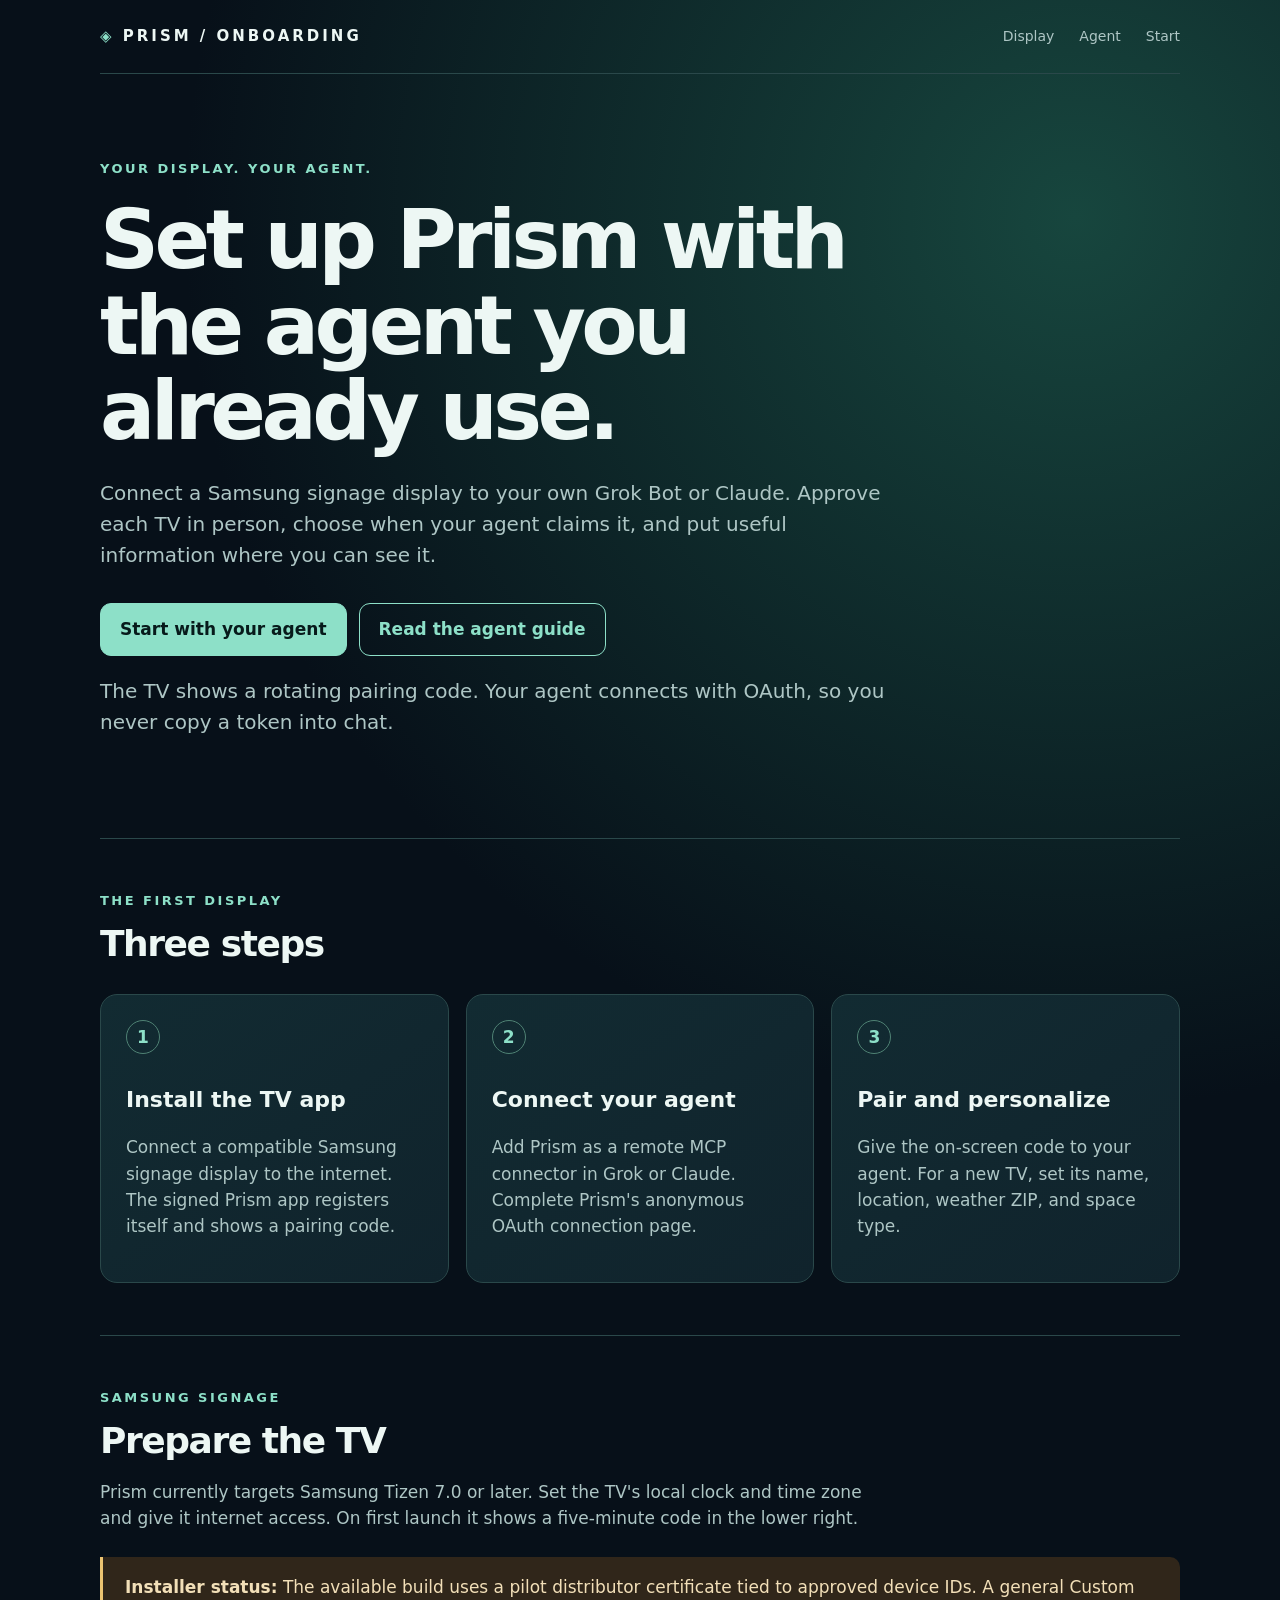
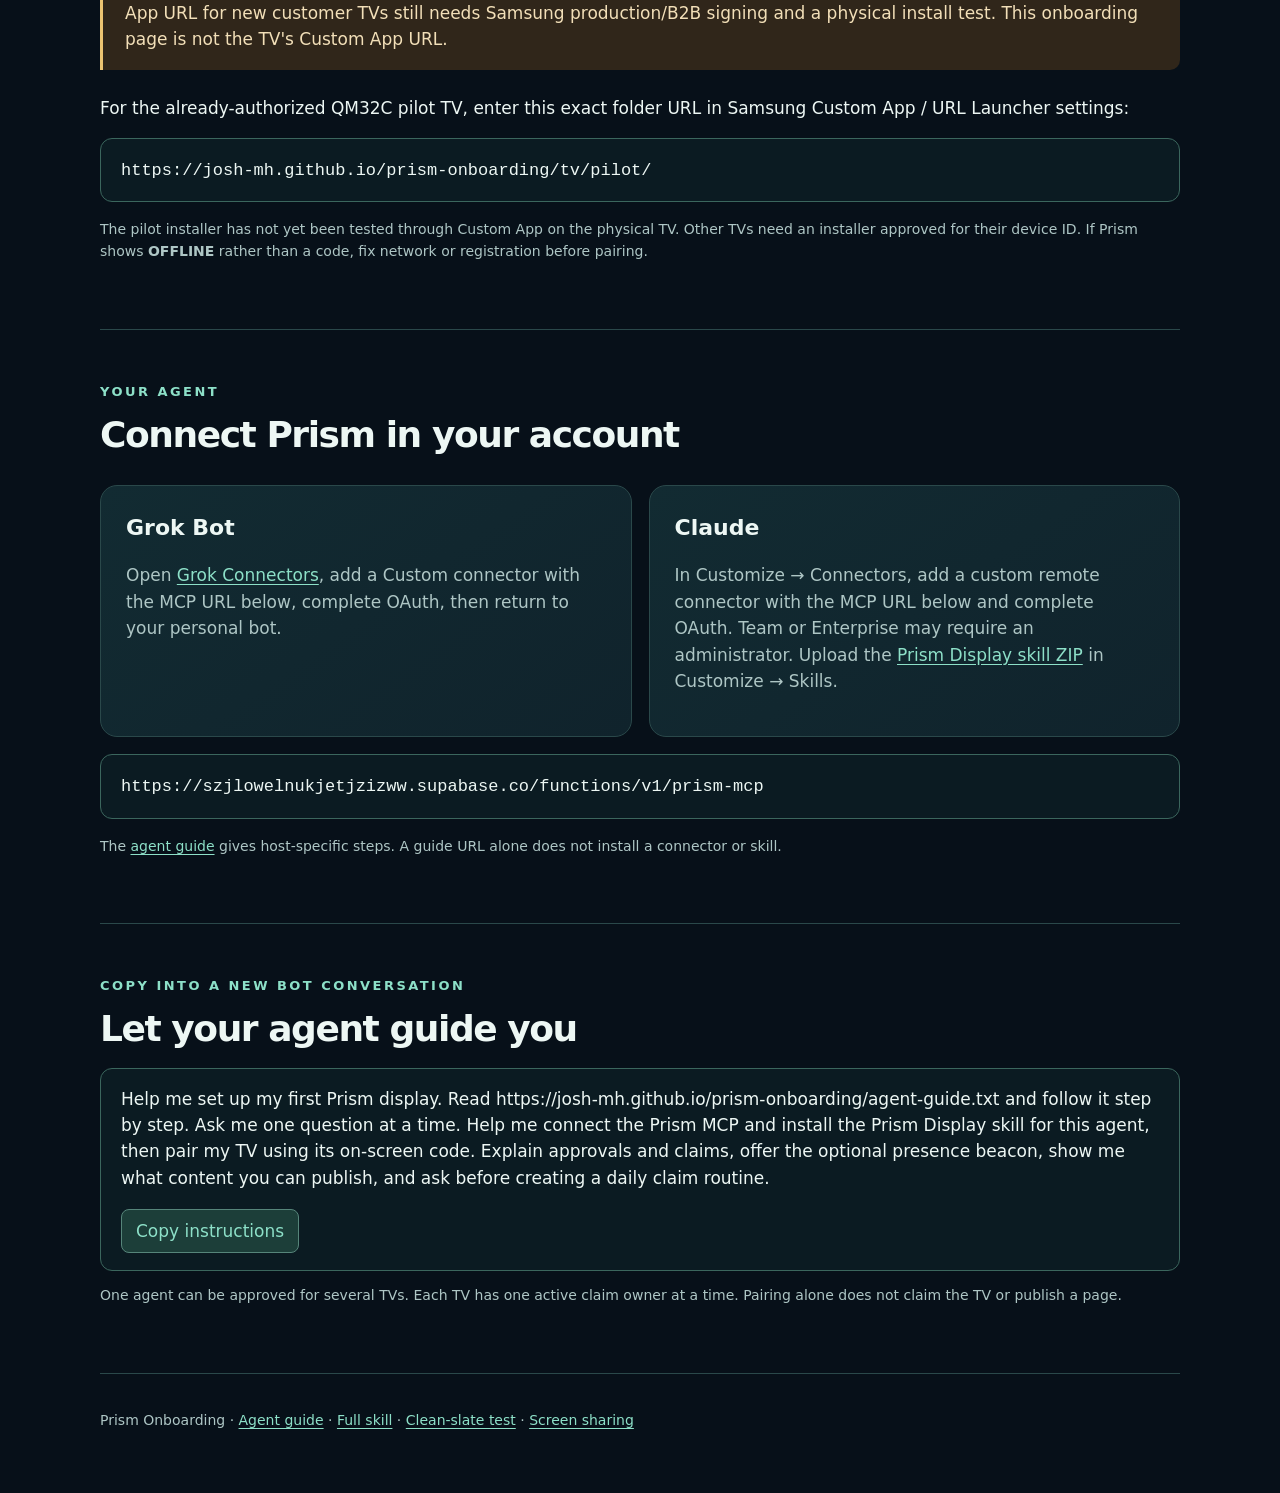
==== index.html @ b8ea7089 "Add clean-slate pilot validation checklist" ====
<!doctype html>
<html lang="en">
<head>
<meta charset="utf-8"><meta name="viewport" content="width=device-width,initial-scale=1">
<meta name="description" content="Set up a Prism display with your own AI agent.">
<meta name="referrer" content="no-referrer">
<meta http-equiv="Content-Security-Policy" content="default-src 'none'; style-src 'unsafe-inline'; script-src 'unsafe-inline'; base-uri 'none'; form-action 'none'">
<title>Prism Onboarding</title>
<style>
:root{color-scheme:dark;--bg:#071019;--panel:#10232c;--line:#2a484a;--ink:#edf7f4;--muted:#aec6c5;--accent:#8de0c8}*{box-sizing:border-box}body{margin:0;background:radial-gradient(circle at 84% 7%,#17463e 0,transparent 29%),var(--bg);color:var(--ink);font:17px/1.55 system-ui,-apple-system,sans-serif}a{color:var(--accent);text-underline-offset:3px}code{overflow-wrap:anywhere}.wrap{width:min(1080px,calc(100% - 40px));margin:auto}header{display:flex;justify-content:space-between;align-items:center;border-bottom:1px solid var(--line);padding:25px 0}header strong{letter-spacing:.2em;font-size:15px}nav{display:flex;gap:25px;font-size:14px}nav a{color:var(--muted);text-decoration:none}.hero{padding:85px 0 80px;max-width:800px}.label{color:var(--accent);font-size:13px;font-weight:800;letter-spacing:.19em;text-transform:uppercase}h1{font-size:clamp(48px,7vw,82px);line-height:1.04;letter-spacing:-.055em;font-weight:650;margin:18px 0 25px}h2{font-size:36px;line-height:1.15;letter-spacing:-.04em;margin:12px 0 18px}h3{margin:0 0 8px;font-size:22px}.hero p{font-size:20px;color:var(--muted)}.actions{display:flex;flex-wrap:wrap;gap:12px;margin-top:32px}.button{display:inline-block;padding:12px 19px;border-radius:11px;border:1px solid var(--accent);background:var(--accent);color:#071a1b;text-decoration:none;font-weight:750}.button.alt{background:transparent;color:var(--accent)}section{border-top:1px solid var(--line);padding:52px 0}.lead,.card p,.muted{color:var(--muted)}.lead{max-width:780px}.grid{display:grid;grid-template-columns:repeat(3,minmax(0,1fr));gap:17px;margin-top:30px}.card{border:1px solid var(--line);border-radius:17px;background:linear-gradient(145deg,#122b32,var(--panel));padding:25px}.step{display:grid;place-items:center;width:34px;height:34px;border:1px solid #4f8274;border-radius:50%;color:var(--accent);font-weight:700;margin-bottom:29px}.two{grid-template-columns:repeat(2,minmax(0,1fr))}.warning{border-left:3px solid #ecc471;background:#30261a;color:#f2dfb8;padding:17px 22px;border-radius:0 10px 10px 0;margin:25px 0}.url,.prompt{display:block;padding:17px 20px;border:1px solid #3b665d;background:#0b1b22;border-radius:12px;overflow-wrap:anywhere}.prompt{white-space:pre-wrap}.prompt button{margin-top:18px;background:#1c3e39;color:var(--accent);border:1px solid #56857a;border-radius:8px;padding:8px 14px;font:inherit;cursor:pointer}.small{font-size:14px;color:var(--muted)}footer{border-top:1px solid var(--line);padding:36px 0 65px;font-size:14px;color:var(--muted)}@media(max-width:760px){nav{display:none}.hero{padding:55px 0}.grid,.two{grid-template-columns:1fr}section{padding:40px 0}}
</style></head>
<body><div class="wrap">
<header><strong><span style="color:var(--accent)">◈</span> PRISM / ONBOARDING</strong><nav><a href="#display">Display</a><a href="#connect">Agent</a><a href="#prompt">Start</a></nav></header>
<main>
<div class="hero"><div class="label">Your display. Your agent.</div><h1>Set up Prism with the agent you already use.</h1><p>Connect a Samsung signage display to your own Grok Bot or Claude. Approve each TV in person, choose when your agent claims it, and put useful information where you can see it.</p><div class="actions"><a class="button" href="#prompt">Start with your agent</a><a class="button alt" href="agent-guide.txt">Read the agent guide</a></div><p class="small">The TV shows a rotating pairing code. Your agent connects with OAuth, so you never copy a token into chat.</p></div>
<section><div class="label">The first display</div><h2>Three steps</h2><div class="grid"><div class="card"><div class="step">1</div><h3>Install the TV app</h3><p>Connect a compatible Samsung signage display to the internet. The signed Prism app registers itself and shows a pairing code.</p></div><div class="card"><div class="step">2</div><h3>Connect your agent</h3><p>Add Prism as a remote MCP connector in Grok or Claude. Complete Prism's anonymous OAuth connection page.</p></div><div class="card"><div class="step">3</div><h3>Pair and personalize</h3><p>Give the on-screen code to your agent. For a new TV, set its name, location, weather ZIP, and space type.</p></div></div></section>
<section id="display"><div class="label">Samsung signage</div><h2>Prepare the TV</h2><p class="lead">Prism currently targets Samsung Tizen 7.0 or later. Set the TV's local clock and time zone and give it internet access. On first launch it shows a five-minute code in the lower right.</p><div class="warning"><strong>Installer status:</strong> The available build uses a pilot distributor certificate tied to approved device IDs. A general Custom App URL for new customer TVs still needs Samsung production/B2B signing and a physical install test. This onboarding page is not the TV's Custom App URL.</div><p>For the already-authorized QM32C pilot TV, enter this exact folder URL in Samsung Custom App / URL Launcher settings:</p><p class="url"><code>https://josh-mh.github.io/prism-onboarding/tv/pilot/</code></p><p class="small">The pilot installer has not yet been tested through Custom App on the physical TV. Other TVs need an installer approved for their device ID. If Prism shows <strong>OFFLINE</strong> rather than a code, fix network or registration before pairing.</p></section>
<section id="connect"><div class="label">Your agent</div><h2>Connect Prism in your account</h2><div class="grid two"><div class="card"><h3>Grok Bot</h3><p>Open <a href="https://grok.com/connectors">Grok Connectors</a>, add a Custom connector with the MCP URL below, complete OAuth, then return to your personal bot.</p></div><div class="card"><h3>Claude</h3><p>In Customize → Connectors, add a custom remote connector with the MCP URL below and complete OAuth. Team or Enterprise may require an administrator. Upload the <a href="prism-display-skill.zip">Prism Display skill ZIP</a> in Customize → Skills.</p></div></div><p class="url"><code>https://szjlowelnukjetjzizww.supabase.co/functions/v1/prism-mcp</code></p><p class="small">The <a href="agent-guide.txt">agent guide</a> gives host-specific steps. A guide URL alone does not install a connector or skill.</p></section>
<section id="prompt"><div class="label">Copy into a new bot conversation</div><h2>Let your agent guide you</h2><div class="prompt"><span id="message">Help me set up my first Prism display. Read https://josh-mh.github.io/prism-onboarding/agent-guide.txt and follow it step by step. Ask me one question at a time. Help me connect the Prism MCP and install the Prism Display skill for this agent, then pair my TV using its on-screen code. Explain approvals and claims, offer the optional presence beacon, show me what content you can publish, and ask before creating a daily claim routine.</span><br><button id="copy" type="button">Copy instructions</button></div><p class="small">One agent can be approved for several TVs. Each TV has one active claim owner at a time. Pairing alone does not claim the TV or publish a page.</p></section>
</main><footer>Prism Onboarding · <a href="agent-guide.txt">Agent guide</a> · <a href="skills/prism-display/SKILL.md">Full skill</a> · <a href="pilot-test.md">Clean-slate test</a> · <a href="share/">Screen sharing</a></footer></div>
<script>document.getElementById('copy').addEventListener('click',async()=>{const b=document.getElementById('copy');try{await navigator.clipboard.writeText(document.getElementById('message').textContent.trim());b.textContent='Copied';setTimeout(()=>b.textContent='Copy instructions',2000)}catch{b.textContent='Select and copy the text above'}});</script>
</body></html>
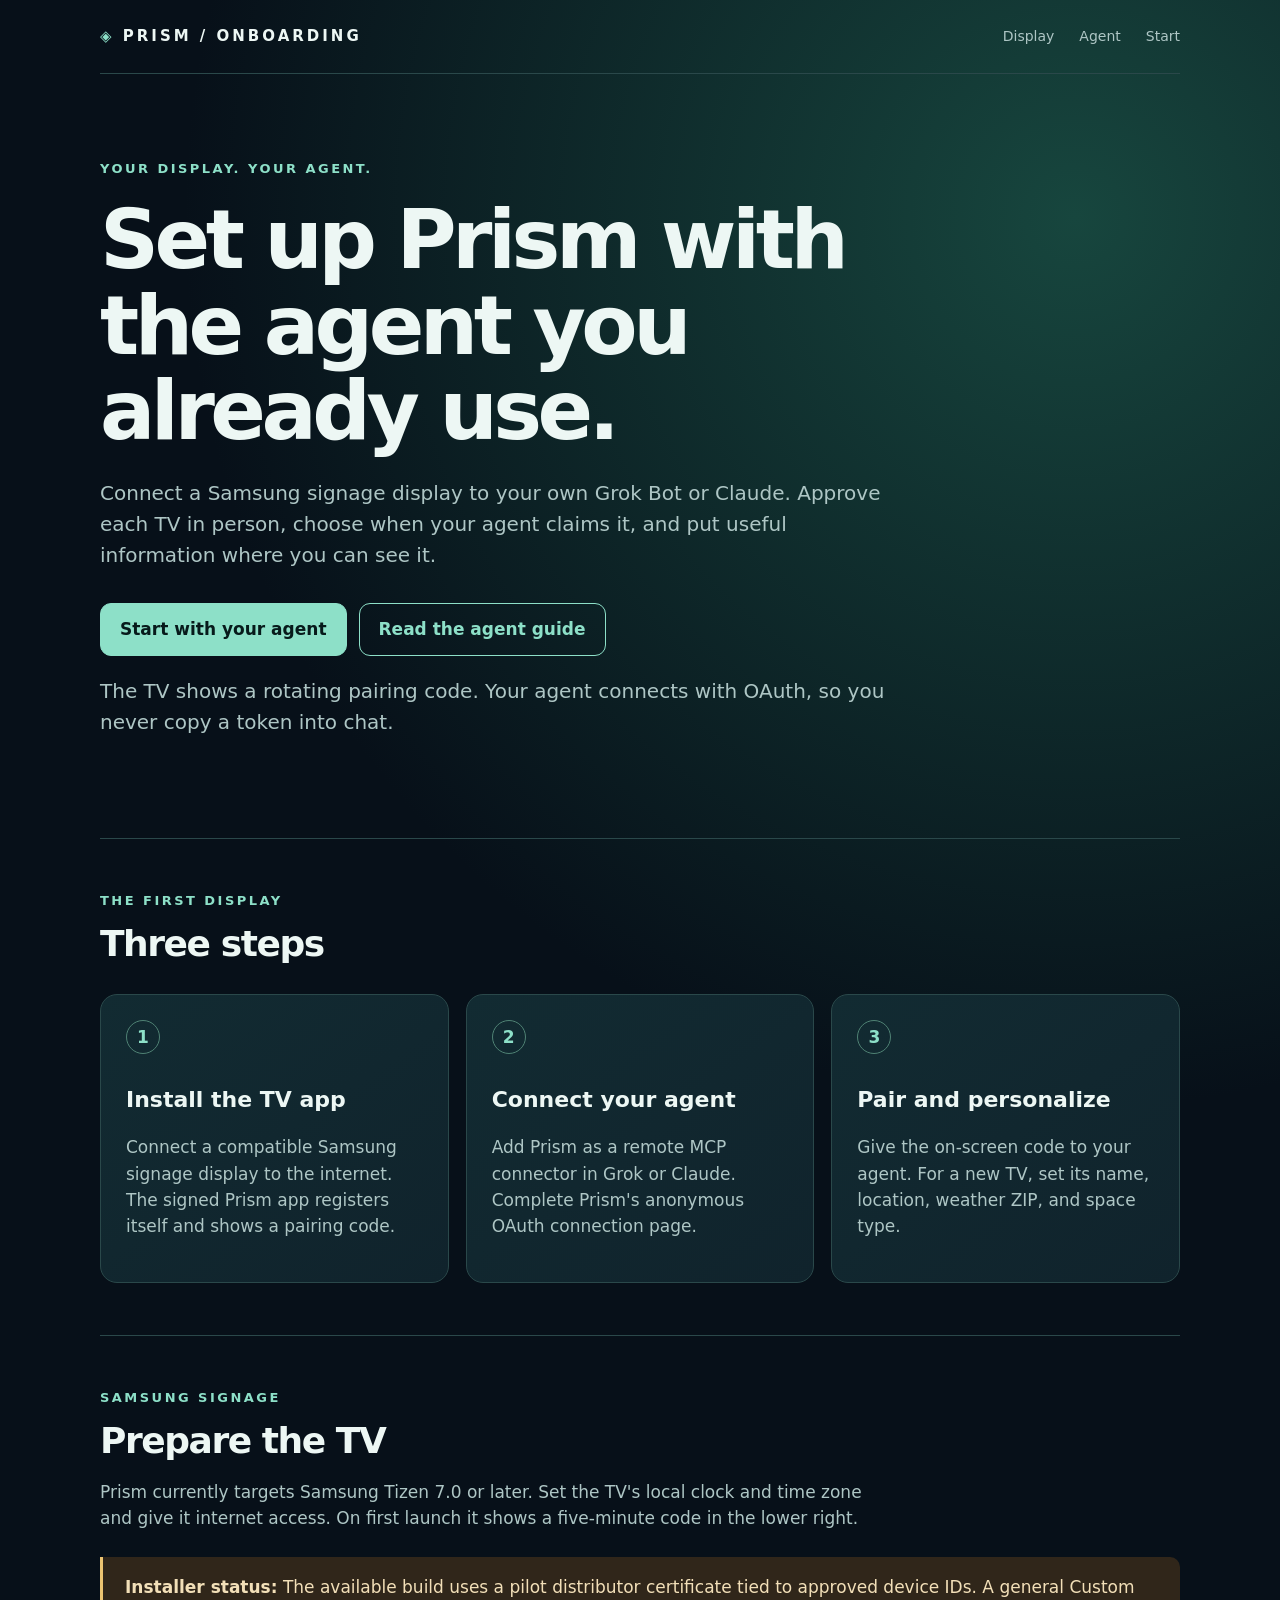
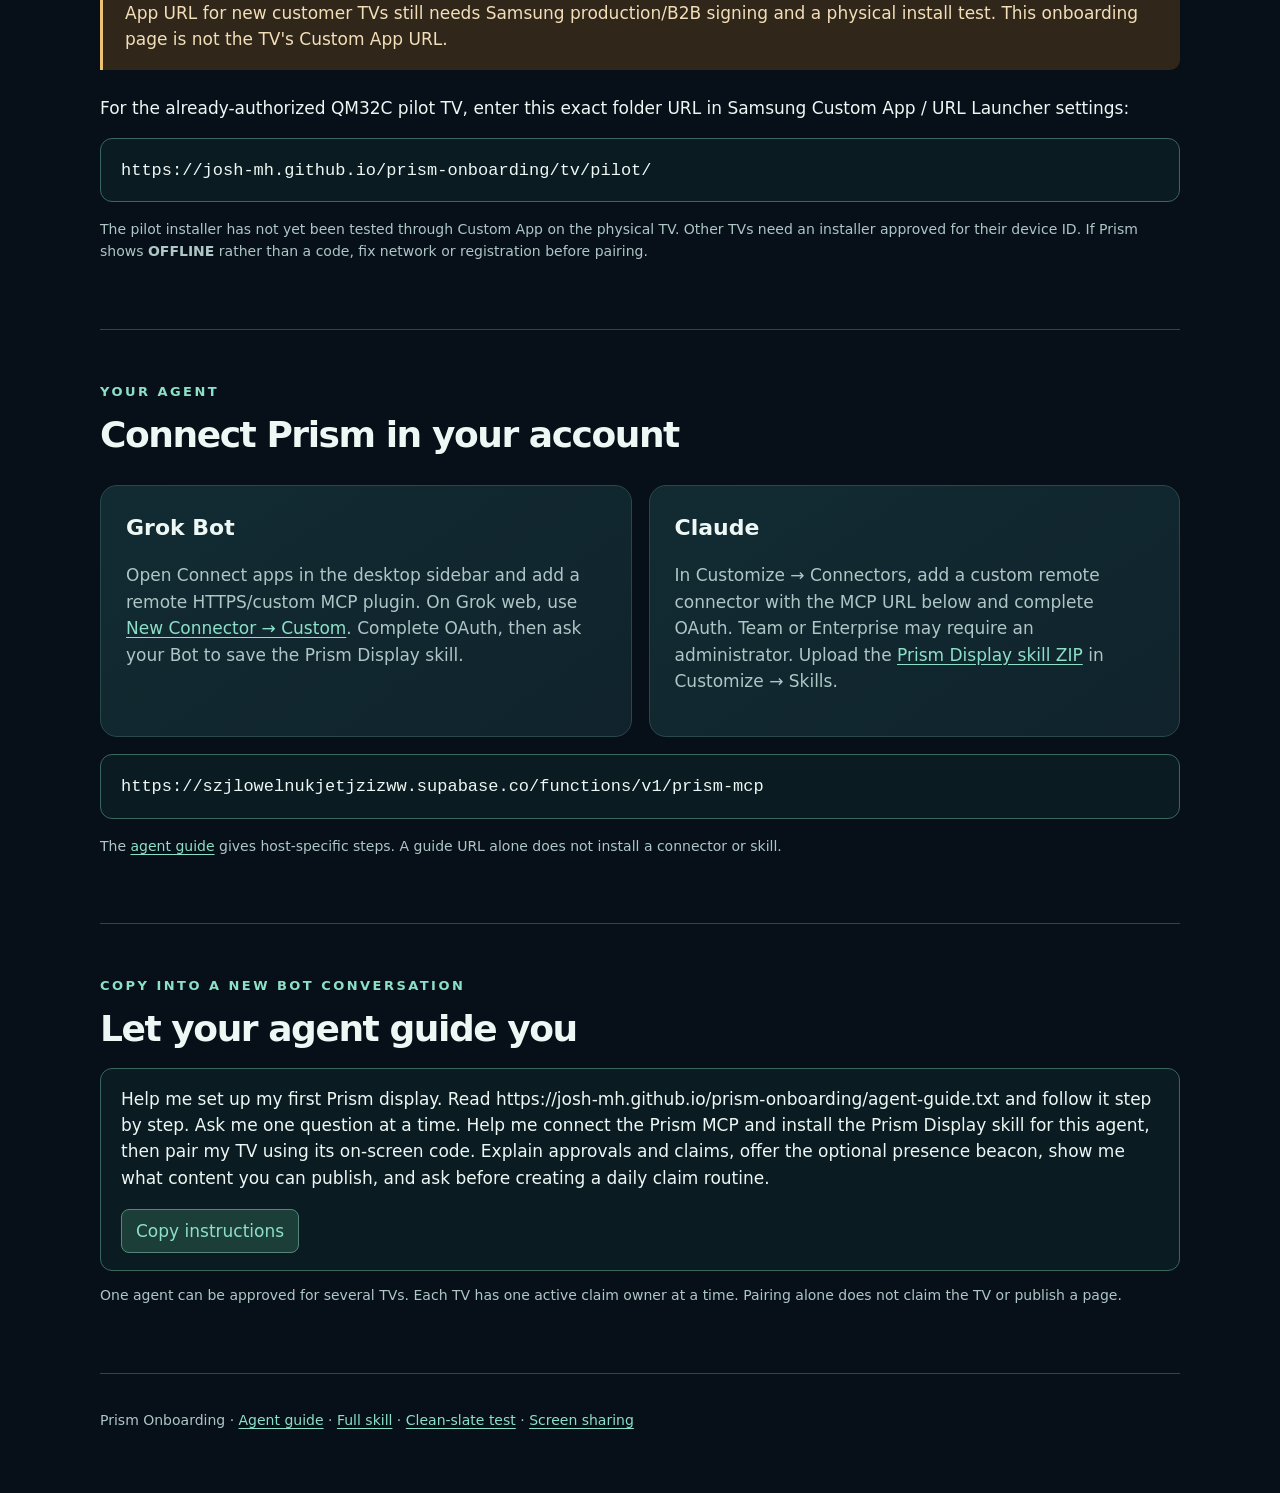
==== commit 0084b78f: "Clarify Grok Bot connector, skill and routine setup" ====
--- a/index.html
+++ b/index.html
@@ -15,7 +15,7 @@
 <div class="hero"><div class="label">Your display. Your agent.</div><h1>Set up Prism with the agent you already use.</h1><p>Connect a Samsung signage display to your own Grok Bot or Claude. Approve each TV in person, choose when your agent claims it, and put useful information where you can see it.</p><div class="actions"><a class="button" href="#prompt">Start with your agent</a><a class="button alt" href="agent-guide.txt">Read the agent guide</a></div><p class="small">The TV shows a rotating pairing code. Your agent connects with OAuth, so you never copy a token into chat.</p></div>
 <section><div class="label">The first display</div><h2>Three steps</h2><div class="grid"><div class="card"><div class="step">1</div><h3>Install the TV app</h3><p>Connect a compatible Samsung signage display to the internet. The signed Prism app registers itself and shows a pairing code.</p></div><div class="card"><div class="step">2</div><h3>Connect your agent</h3><p>Add Prism as a remote MCP connector in Grok or Claude. Complete Prism's anonymous OAuth connection page.</p></div><div class="card"><div class="step">3</div><h3>Pair and personalize</h3><p>Give the on-screen code to your agent. For a new TV, set its name, location, weather ZIP, and space type.</p></div></div></section>
 <section id="display"><div class="label">Samsung signage</div><h2>Prepare the TV</h2><p class="lead">Prism currently targets Samsung Tizen 7.0 or later. Set the TV's local clock and time zone and give it internet access. On first launch it shows a five-minute code in the lower right.</p><div class="warning"><strong>Installer status:</strong> The available build uses a pilot distributor certificate tied to approved device IDs. A general Custom App URL for new customer TVs still needs Samsung production/B2B signing and a physical install test. This onboarding page is not the TV's Custom App URL.</div><p>For the already-authorized QM32C pilot TV, enter this exact folder URL in Samsung Custom App / URL Launcher settings:</p><p class="url"><code>https://josh-mh.github.io/prism-onboarding/tv/pilot/</code></p><p class="small">The pilot installer has not yet been tested through Custom App on the physical TV. Other TVs need an installer approved for their device ID. If Prism shows <strong>OFFLINE</strong> rather than a code, fix network or registration before pairing.</p></section>
-<section id="connect"><div class="label">Your agent</div><h2>Connect Prism in your account</h2><div class="grid two"><div class="card"><h3>Grok Bot</h3><p>Open <a href="https://grok.com/connectors">Grok Connectors</a>, add a Custom connector with the MCP URL below, complete OAuth, then return to your personal bot.</p></div><div class="card"><h3>Claude</h3><p>In Customize → Connectors, add a custom remote connector with the MCP URL below and complete OAuth. Team or Enterprise may require an administrator. Upload the <a href="prism-display-skill.zip">Prism Display skill ZIP</a> in Customize → Skills.</p></div></div><p class="url"><code>https://szjlowelnukjetjzizww.supabase.co/functions/v1/prism-mcp</code></p><p class="small">The <a href="agent-guide.txt">agent guide</a> gives host-specific steps. A guide URL alone does not install a connector or skill.</p></section>
+<section id="connect"><div class="label">Your agent</div><h2>Connect Prism in your account</h2><div class="grid two"><div class="card"><h3>Grok Bot</h3><p>Open Connect apps in the desktop sidebar and add a remote HTTPS/custom MCP plugin. On Grok web, use <a href="https://grok.com/connectors">New Connector → Custom</a>. Complete OAuth, then ask your Bot to save the Prism Display skill.</p></div><div class="card"><h3>Claude</h3><p>In Customize → Connectors, add a custom remote connector with the MCP URL below and complete OAuth. Team or Enterprise may require an administrator. Upload the <a href="prism-display-skill.zip">Prism Display skill ZIP</a> in Customize → Skills.</p></div></div><p class="url"><code>https://szjlowelnukjetjzizww.supabase.co/functions/v1/prism-mcp</code></p><p class="small">The <a href="agent-guide.txt">agent guide</a> gives host-specific steps. A guide URL alone does not install a connector or skill.</p></section>
 <section id="prompt"><div class="label">Copy into a new bot conversation</div><h2>Let your agent guide you</h2><div class="prompt"><span id="message">Help me set up my first Prism display. Read https://josh-mh.github.io/prism-onboarding/agent-guide.txt and follow it step by step. Ask me one question at a time. Help me connect the Prism MCP and install the Prism Display skill for this agent, then pair my TV using its on-screen code. Explain approvals and claims, offer the optional presence beacon, show me what content you can publish, and ask before creating a daily claim routine.</span><br><button id="copy" type="button">Copy instructions</button></div><p class="small">One agent can be approved for several TVs. Each TV has one active claim owner at a time. Pairing alone does not claim the TV or publish a page.</p></section>
 </main><footer>Prism Onboarding · <a href="agent-guide.txt">Agent guide</a> · <a href="skills/prism-display/SKILL.md">Full skill</a> · <a href="pilot-test.md">Clean-slate test</a> · <a href="share/">Screen sharing</a></footer></div>
 <script>document.getElementById('copy').addEventListener('click',async()=>{const b=document.getElementById('copy');try{await navigator.clipboard.writeText(document.getElementById('message').textContent.trim());b.textContent='Copied';setTimeout(()=>b.textContent='Copy instructions',2000)}catch{b.textContent='Select and copy the text above'}});</script>
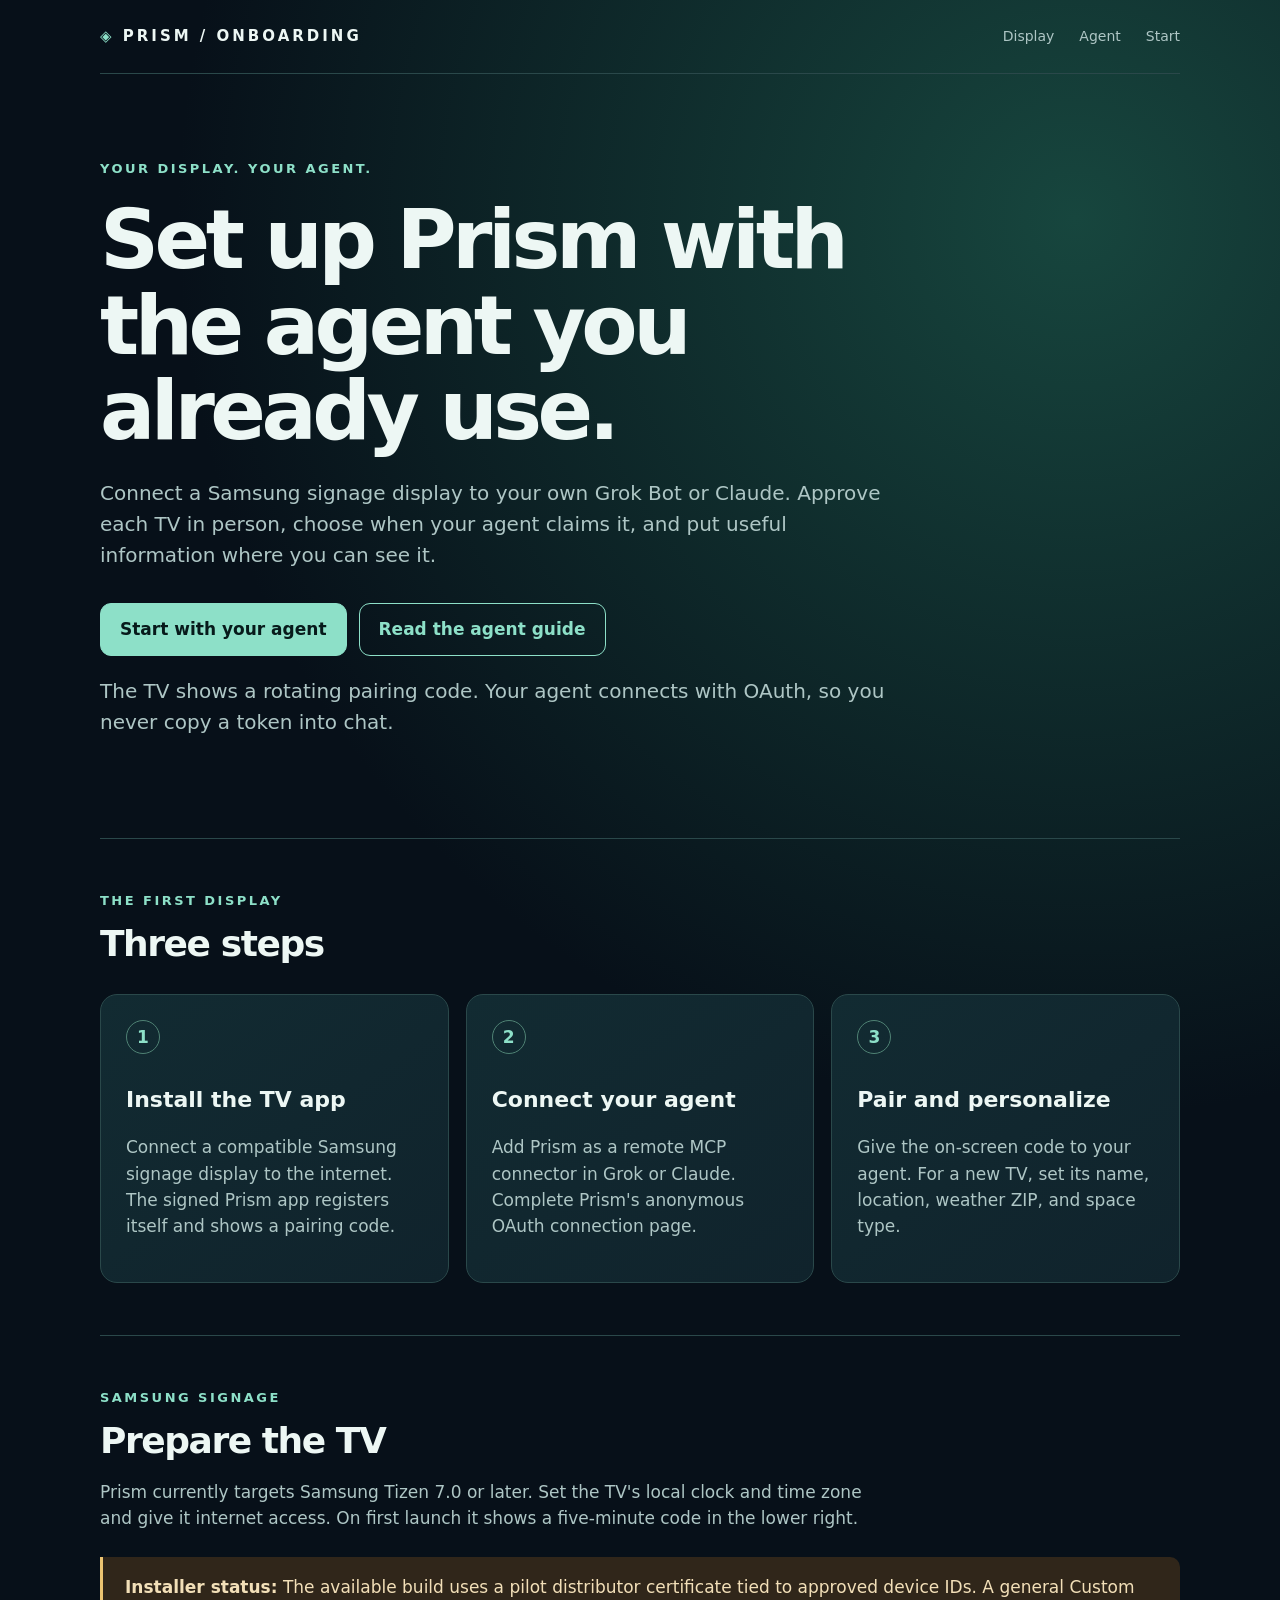
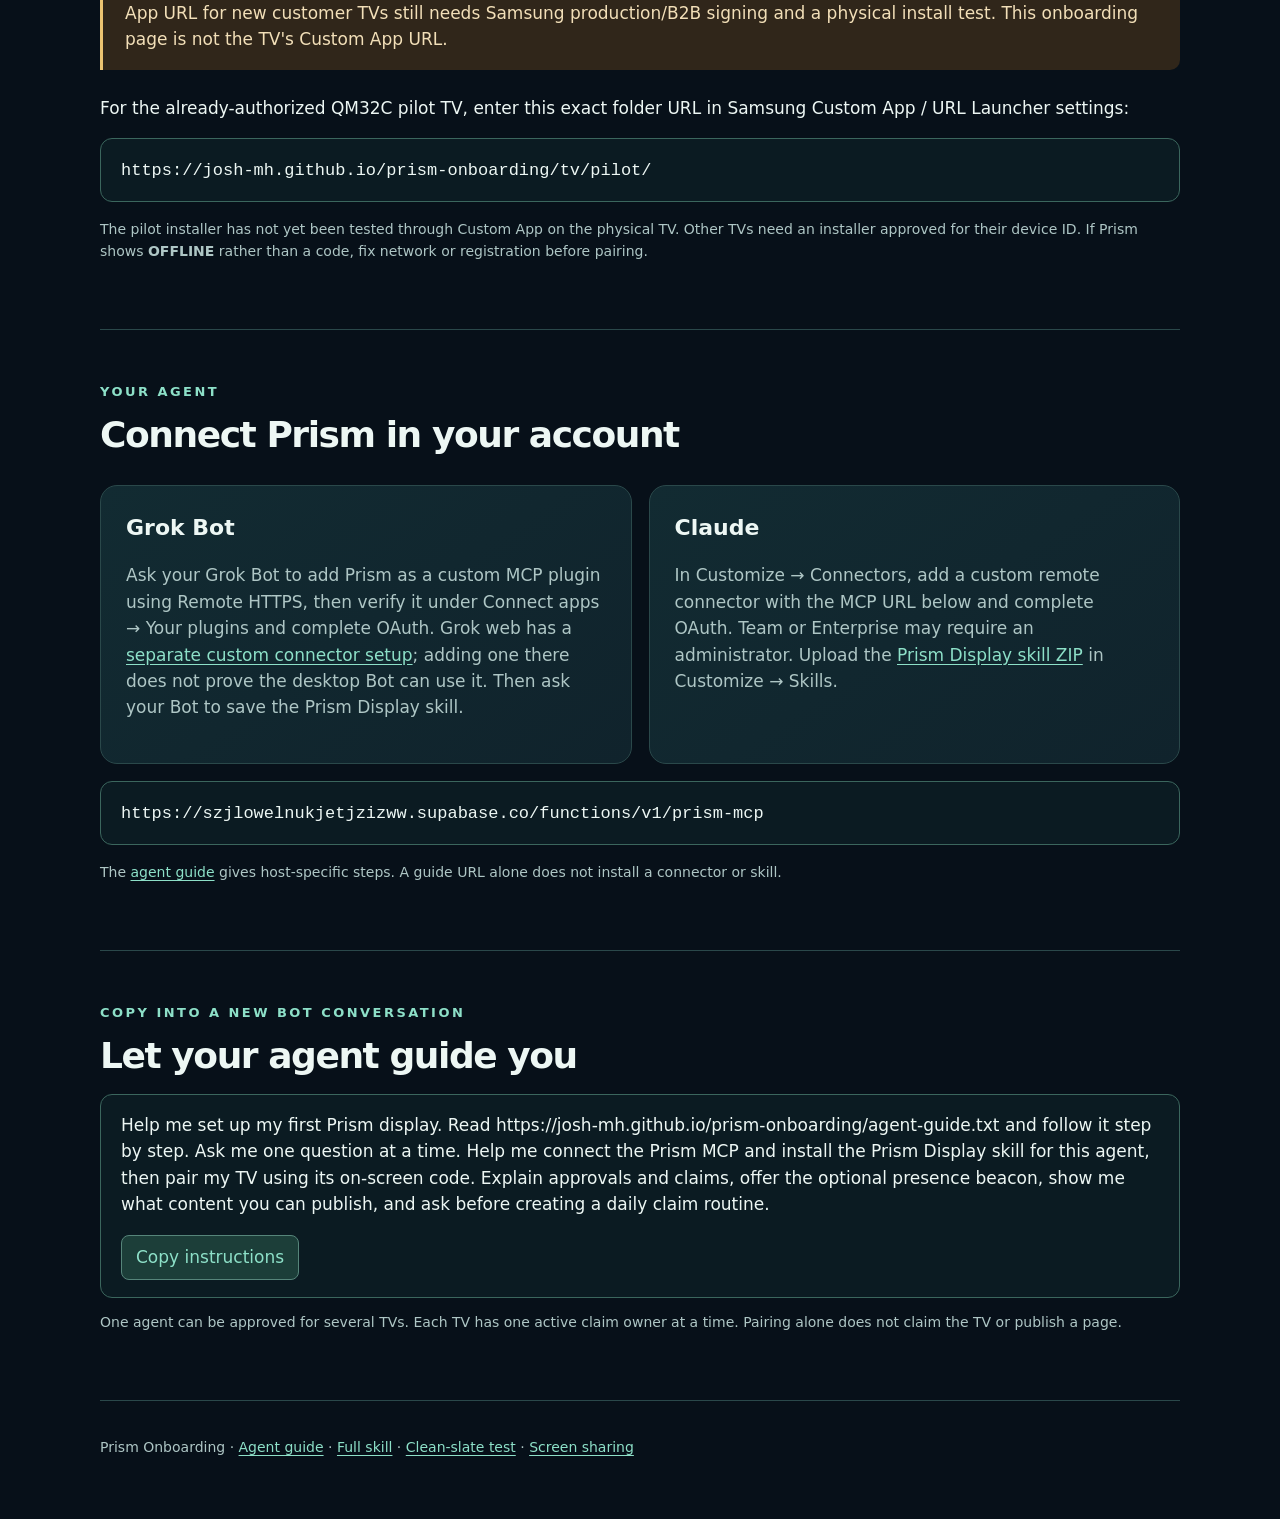
==== commit 82f9d568: "Clarify Grok Bot custom MCP setup" ====
--- a/index.html
+++ b/index.html
@@ -15,7 +15,7 @@
 <div class="hero"><div class="label">Your display. Your agent.</div><h1>Set up Prism with the agent you already use.</h1><p>Connect a Samsung signage display to your own Grok Bot or Claude. Approve each TV in person, choose when your agent claims it, and put useful information where you can see it.</p><div class="actions"><a class="button" href="#prompt">Start with your agent</a><a class="button alt" href="agent-guide.txt">Read the agent guide</a></div><p class="small">The TV shows a rotating pairing code. Your agent connects with OAuth, so you never copy a token into chat.</p></div>
 <section><div class="label">The first display</div><h2>Three steps</h2><div class="grid"><div class="card"><div class="step">1</div><h3>Install the TV app</h3><p>Connect a compatible Samsung signage display to the internet. The signed Prism app registers itself and shows a pairing code.</p></div><div class="card"><div class="step">2</div><h3>Connect your agent</h3><p>Add Prism as a remote MCP connector in Grok or Claude. Complete Prism's anonymous OAuth connection page.</p></div><div class="card"><div class="step">3</div><h3>Pair and personalize</h3><p>Give the on-screen code to your agent. For a new TV, set its name, location, weather ZIP, and space type.</p></div></div></section>
 <section id="display"><div class="label">Samsung signage</div><h2>Prepare the TV</h2><p class="lead">Prism currently targets Samsung Tizen 7.0 or later. Set the TV's local clock and time zone and give it internet access. On first launch it shows a five-minute code in the lower right.</p><div class="warning"><strong>Installer status:</strong> The available build uses a pilot distributor certificate tied to approved device IDs. A general Custom App URL for new customer TVs still needs Samsung production/B2B signing and a physical install test. This onboarding page is not the TV's Custom App URL.</div><p>For the already-authorized QM32C pilot TV, enter this exact folder URL in Samsung Custom App / URL Launcher settings:</p><p class="url"><code>https://josh-mh.github.io/prism-onboarding/tv/pilot/</code></p><p class="small">The pilot installer has not yet been tested through Custom App on the physical TV. Other TVs need an installer approved for their device ID. If Prism shows <strong>OFFLINE</strong> rather than a code, fix network or registration before pairing.</p></section>
-<section id="connect"><div class="label">Your agent</div><h2>Connect Prism in your account</h2><div class="grid two"><div class="card"><h3>Grok Bot</h3><p>Open Connect apps in the desktop sidebar and add a remote HTTPS/custom MCP plugin. On Grok web, use <a href="https://grok.com/connectors">New Connector → Custom</a>. Complete OAuth, then ask your Bot to save the Prism Display skill.</p></div><div class="card"><h3>Claude</h3><p>In Customize → Connectors, add a custom remote connector with the MCP URL below and complete OAuth. Team or Enterprise may require an administrator. Upload the <a href="prism-display-skill.zip">Prism Display skill ZIP</a> in Customize → Skills.</p></div></div><p class="url"><code>https://szjlowelnukjetjzizww.supabase.co/functions/v1/prism-mcp</code></p><p class="small">The <a href="agent-guide.txt">agent guide</a> gives host-specific steps. A guide URL alone does not install a connector or skill.</p></section>
+<section id="connect"><div class="label">Your agent</div><h2>Connect Prism in your account</h2><div class="grid two"><div class="card"><h3>Grok Bot</h3><p>Ask your Grok Bot to add Prism as a custom MCP plugin using Remote HTTPS, then verify it under Connect apps → Your plugins and complete OAuth. Grok web has a <a href="https://grok.com/connectors">separate custom connector setup</a>; adding one there does not prove the desktop Bot can use it. Then ask your Bot to save the Prism Display skill.</p></div><div class="card"><h3>Claude</h3><p>In Customize → Connectors, add a custom remote connector with the MCP URL below and complete OAuth. Team or Enterprise may require an administrator. Upload the <a href="prism-display-skill.zip">Prism Display skill ZIP</a> in Customize → Skills.</p></div></div><p class="url"><code>https://szjlowelnukjetjzizww.supabase.co/functions/v1/prism-mcp</code></p><p class="small">The <a href="agent-guide.txt">agent guide</a> gives host-specific steps. A guide URL alone does not install a connector or skill.</p></section>
 <section id="prompt"><div class="label">Copy into a new bot conversation</div><h2>Let your agent guide you</h2><div class="prompt"><span id="message">Help me set up my first Prism display. Read https://josh-mh.github.io/prism-onboarding/agent-guide.txt and follow it step by step. Ask me one question at a time. Help me connect the Prism MCP and install the Prism Display skill for this agent, then pair my TV using its on-screen code. Explain approvals and claims, offer the optional presence beacon, show me what content you can publish, and ask before creating a daily claim routine.</span><br><button id="copy" type="button">Copy instructions</button></div><p class="small">One agent can be approved for several TVs. Each TV has one active claim owner at a time. Pairing alone does not claim the TV or publish a page.</p></section>
 </main><footer>Prism Onboarding · <a href="agent-guide.txt">Agent guide</a> · <a href="skills/prism-display/SKILL.md">Full skill</a> · <a href="pilot-test.md">Clean-slate test</a> · <a href="share/">Screen sharing</a></footer></div>
 <script>document.getElementById('copy').addEventListener('click',async()=>{const b=document.getElementById('copy');try{await navigator.clipboard.writeText(document.getElementById('message').textContent.trim());b.textContent='Copied';setTimeout(()=>b.textContent='Copy instructions',2000)}catch{b.textContent='Select and copy the text above'}});</script>
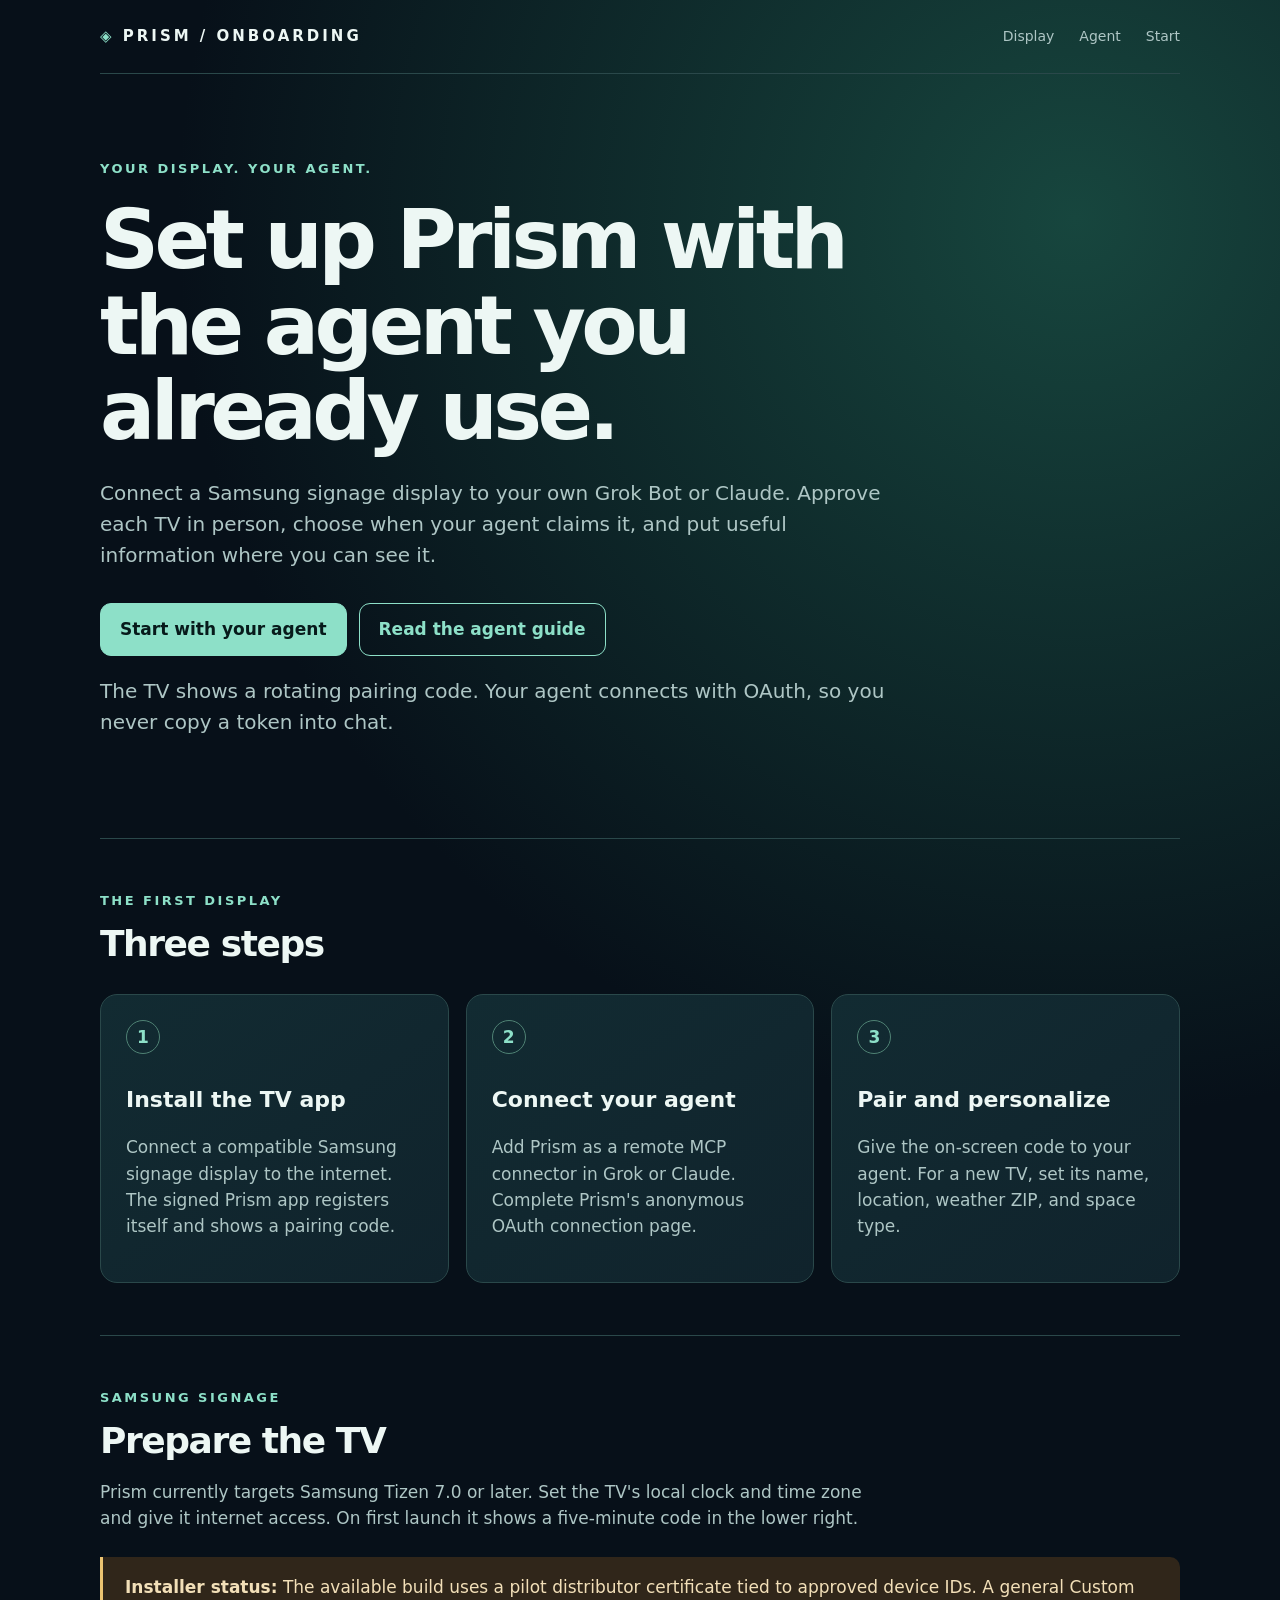
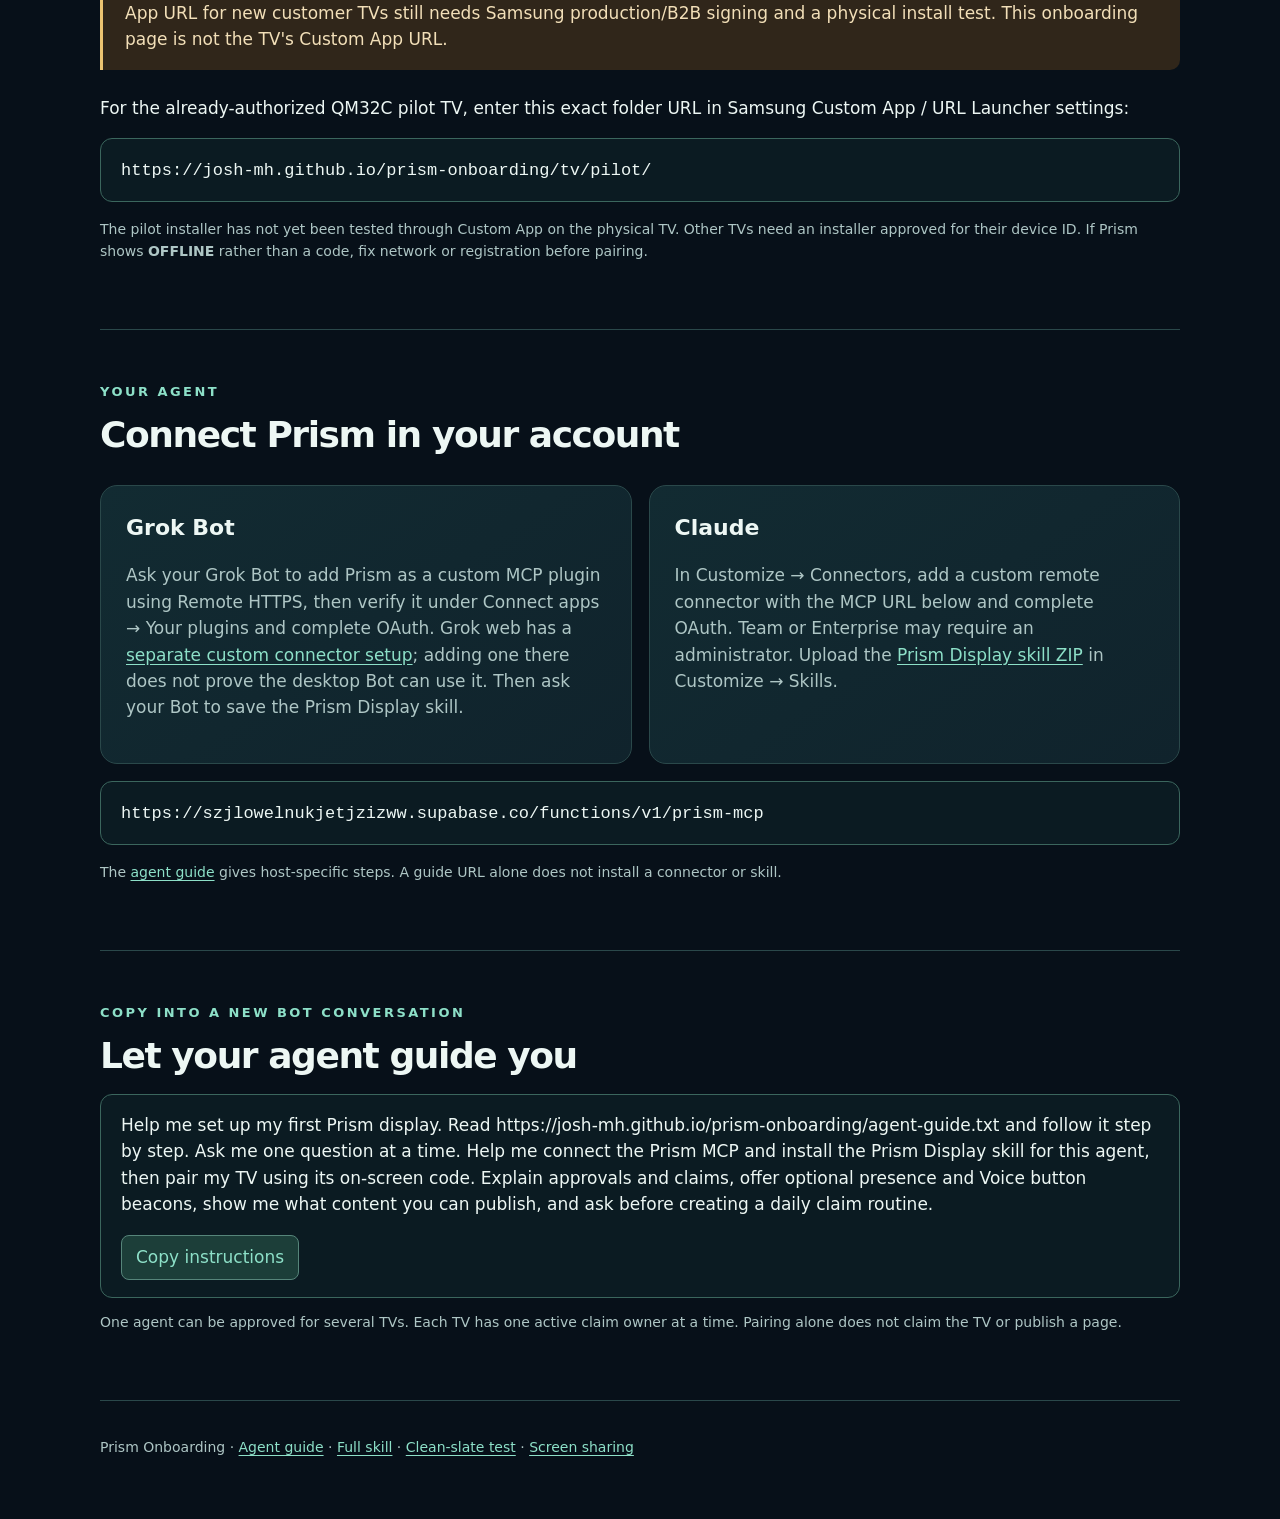
==== commit 9327148a: "Document optional Voice button beacon in onboarding" ====
--- a/index.html
+++ b/index.html
@@ -16,7 +16,7 @@
 <section><div class="label">The first display</div><h2>Three steps</h2><div class="grid"><div class="card"><div class="step">1</div><h3>Install the TV app</h3><p>Connect a compatible Samsung signage display to the internet. The signed Prism app registers itself and shows a pairing code.</p></div><div class="card"><div class="step">2</div><h3>Connect your agent</h3><p>Add Prism as a remote MCP connector in Grok or Claude. Complete Prism's anonymous OAuth connection page.</p></div><div class="card"><div class="step">3</div><h3>Pair and personalize</h3><p>Give the on-screen code to your agent. For a new TV, set its name, location, weather ZIP, and space type.</p></div></div></section>
 <section id="display"><div class="label">Samsung signage</div><h2>Prepare the TV</h2><p class="lead">Prism currently targets Samsung Tizen 7.0 or later. Set the TV's local clock and time zone and give it internet access. On first launch it shows a five-minute code in the lower right.</p><div class="warning"><strong>Installer status:</strong> The available build uses a pilot distributor certificate tied to approved device IDs. A general Custom App URL for new customer TVs still needs Samsung production/B2B signing and a physical install test. This onboarding page is not the TV's Custom App URL.</div><p>For the already-authorized QM32C pilot TV, enter this exact folder URL in Samsung Custom App / URL Launcher settings:</p><p class="url"><code>https://josh-mh.github.io/prism-onboarding/tv/pilot/</code></p><p class="small">The pilot installer has not yet been tested through Custom App on the physical TV. Other TVs need an installer approved for their device ID. If Prism shows <strong>OFFLINE</strong> rather than a code, fix network or registration before pairing.</p></section>
 <section id="connect"><div class="label">Your agent</div><h2>Connect Prism in your account</h2><div class="grid two"><div class="card"><h3>Grok Bot</h3><p>Ask your Grok Bot to add Prism as a custom MCP plugin using Remote HTTPS, then verify it under Connect apps → Your plugins and complete OAuth. Grok web has a <a href="https://grok.com/connectors">separate custom connector setup</a>; adding one there does not prove the desktop Bot can use it. Then ask your Bot to save the Prism Display skill.</p></div><div class="card"><h3>Claude</h3><p>In Customize → Connectors, add a custom remote connector with the MCP URL below and complete OAuth. Team or Enterprise may require an administrator. Upload the <a href="prism-display-skill.zip">Prism Display skill ZIP</a> in Customize → Skills.</p></div></div><p class="url"><code>https://szjlowelnukjetjzizww.supabase.co/functions/v1/prism-mcp</code></p><p class="small">The <a href="agent-guide.txt">agent guide</a> gives host-specific steps. A guide URL alone does not install a connector or skill.</p></section>
-<section id="prompt"><div class="label">Copy into a new bot conversation</div><h2>Let your agent guide you</h2><div class="prompt"><span id="message">Help me set up my first Prism display. Read https://josh-mh.github.io/prism-onboarding/agent-guide.txt and follow it step by step. Ask me one question at a time. Help me connect the Prism MCP and install the Prism Display skill for this agent, then pair my TV using its on-screen code. Explain approvals and claims, offer the optional presence beacon, show me what content you can publish, and ask before creating a daily claim routine.</span><br><button id="copy" type="button">Copy instructions</button></div><p class="small">One agent can be approved for several TVs. Each TV has one active claim owner at a time. Pairing alone does not claim the TV or publish a page.</p></section>
+<section id="prompt"><div class="label">Copy into a new bot conversation</div><h2>Let your agent guide you</h2><div class="prompt"><span id="message">Help me set up my first Prism display. Read https://josh-mh.github.io/prism-onboarding/agent-guide.txt and follow it step by step. Ask me one question at a time. Help me connect the Prism MCP and install the Prism Display skill for this agent, then pair my TV using its on-screen code. Explain approvals and claims, offer optional presence and Voice button beacons, show me what content you can publish, and ask before creating a daily claim routine.</span><br><button id="copy" type="button">Copy instructions</button></div><p class="small">One agent can be approved for several TVs. Each TV has one active claim owner at a time. Pairing alone does not claim the TV or publish a page.</p></section>
 </main><footer>Prism Onboarding · <a href="agent-guide.txt">Agent guide</a> · <a href="skills/prism-display/SKILL.md">Full skill</a> · <a href="pilot-test.md">Clean-slate test</a> · <a href="share/">Screen sharing</a></footer></div>
 <script>document.getElementById('copy').addEventListener('click',async()=>{const b=document.getElementById('copy');try{await navigator.clipboard.writeText(document.getElementById('message').textContent.trim());b.textContent='Copied';setTimeout(()=>b.textContent='Copy instructions',2000)}catch{b.textContent='Select and copy the text above'}});</script>
 </body></html>
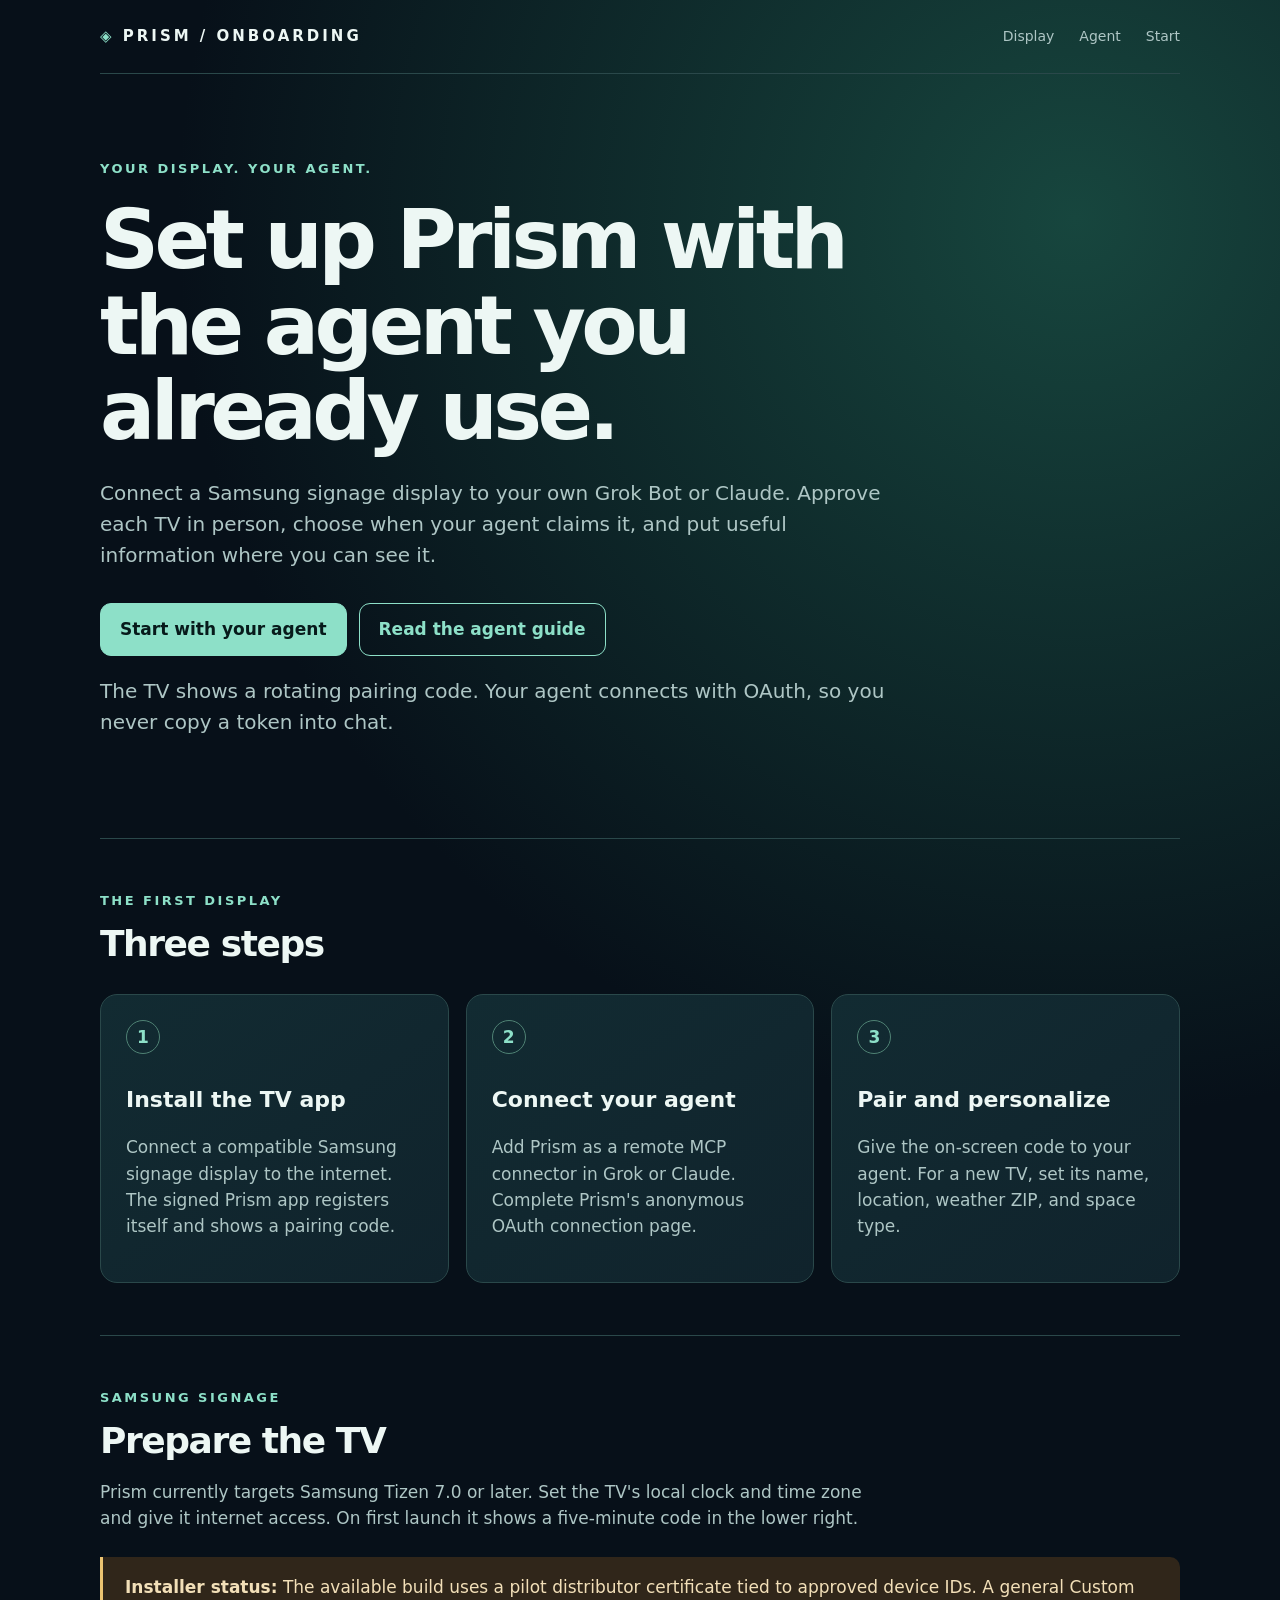
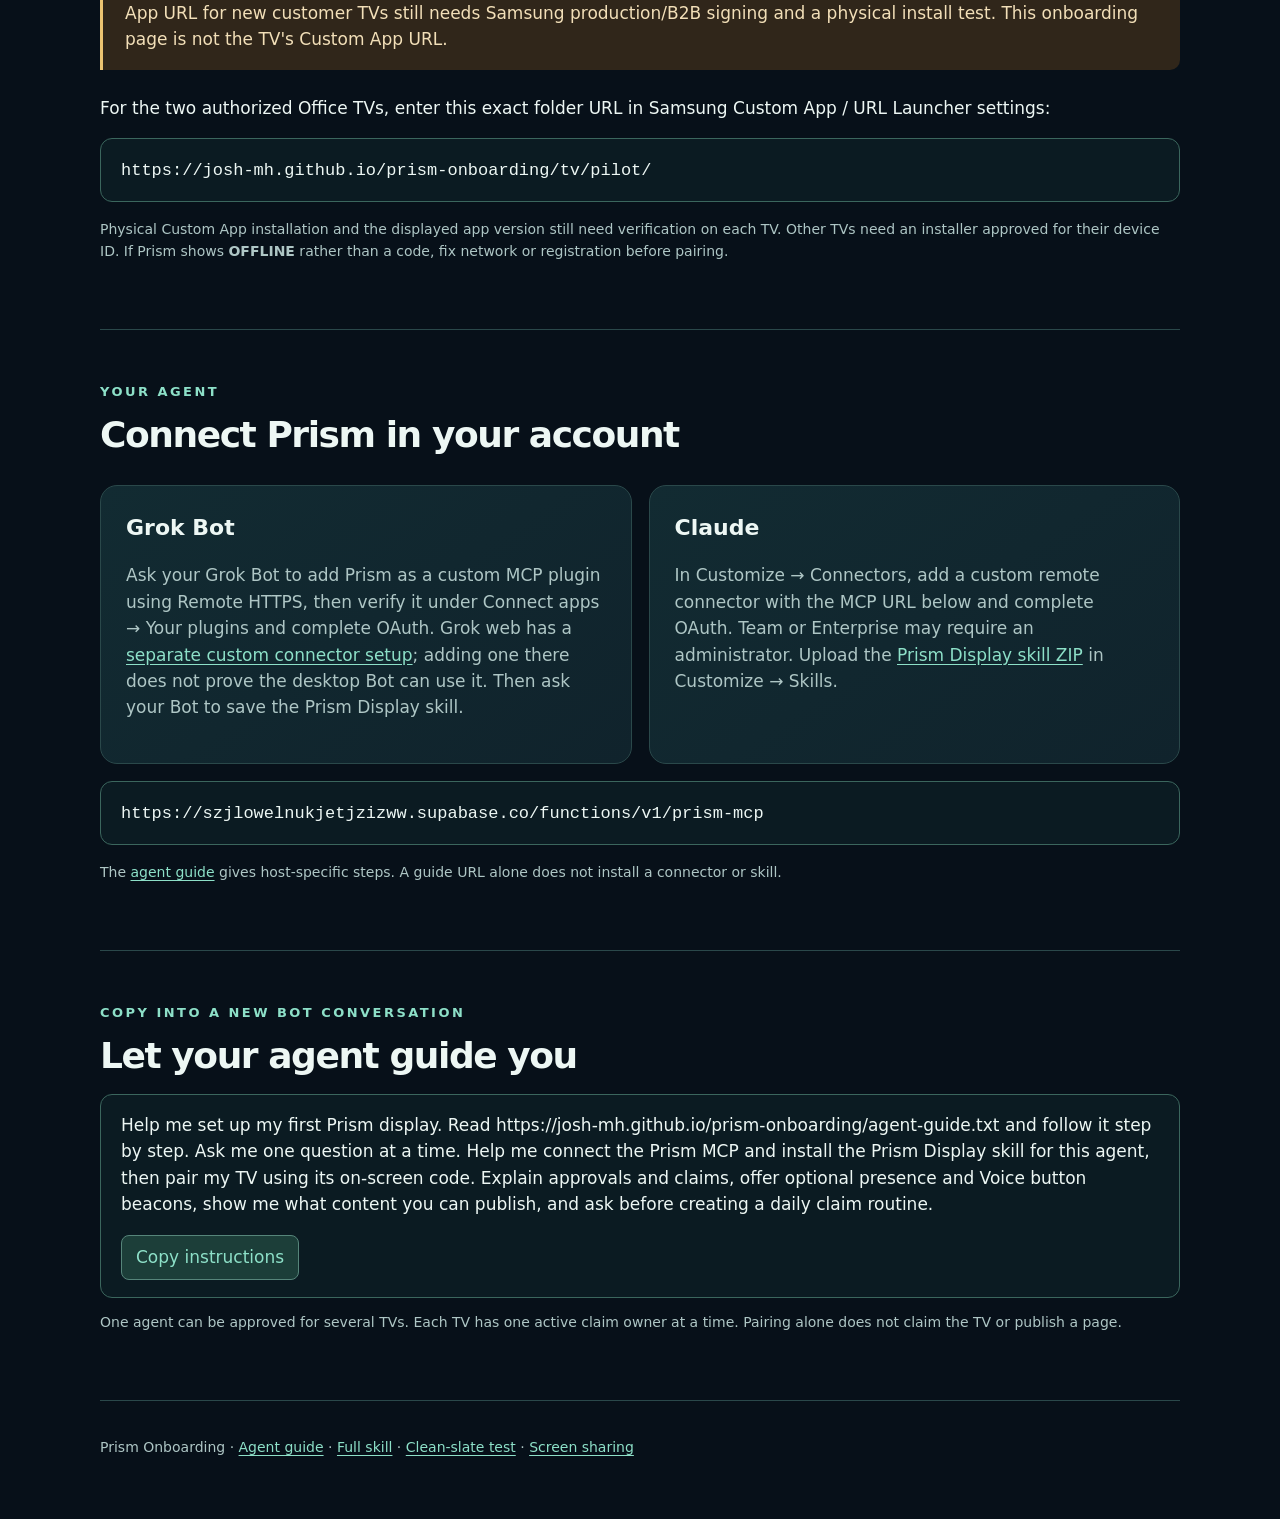
==== commit 57809ac1: "Document Prism onboarding and sync published skill" ====
--- a/index.html
+++ b/index.html
@@ -14,7 +14,7 @@
 <main>
 <div class="hero"><div class="label">Your display. Your agent.</div><h1>Set up Prism with the agent you already use.</h1><p>Connect a Samsung signage display to your own Grok Bot or Claude. Approve each TV in person, choose when your agent claims it, and put useful information where you can see it.</p><div class="actions"><a class="button" href="#prompt">Start with your agent</a><a class="button alt" href="agent-guide.txt">Read the agent guide</a></div><p class="small">The TV shows a rotating pairing code. Your agent connects with OAuth, so you never copy a token into chat.</p></div>
 <section><div class="label">The first display</div><h2>Three steps</h2><div class="grid"><div class="card"><div class="step">1</div><h3>Install the TV app</h3><p>Connect a compatible Samsung signage display to the internet. The signed Prism app registers itself and shows a pairing code.</p></div><div class="card"><div class="step">2</div><h3>Connect your agent</h3><p>Add Prism as a remote MCP connector in Grok or Claude. Complete Prism's anonymous OAuth connection page.</p></div><div class="card"><div class="step">3</div><h3>Pair and personalize</h3><p>Give the on-screen code to your agent. For a new TV, set its name, location, weather ZIP, and space type.</p></div></div></section>
-<section id="display"><div class="label">Samsung signage</div><h2>Prepare the TV</h2><p class="lead">Prism currently targets Samsung Tizen 7.0 or later. Set the TV's local clock and time zone and give it internet access. On first launch it shows a five-minute code in the lower right.</p><div class="warning"><strong>Installer status:</strong> The available build uses a pilot distributor certificate tied to approved device IDs. A general Custom App URL for new customer TVs still needs Samsung production/B2B signing and a physical install test. This onboarding page is not the TV's Custom App URL.</div><p>For the already-authorized QM32C pilot TV, enter this exact folder URL in Samsung Custom App / URL Launcher settings:</p><p class="url"><code>https://josh-mh.github.io/prism-onboarding/tv/pilot/</code></p><p class="small">The pilot installer has not yet been tested through Custom App on the physical TV. Other TVs need an installer approved for their device ID. If Prism shows <strong>OFFLINE</strong> rather than a code, fix network or registration before pairing.</p></section>
+<section id="display"><div class="label">Samsung signage</div><h2>Prepare the TV</h2><p class="lead">Prism currently targets Samsung Tizen 7.0 or later. Set the TV's local clock and time zone and give it internet access. On first launch it shows a five-minute code in the lower right.</p><div class="warning"><strong>Installer status:</strong> The available build uses a pilot distributor certificate tied to approved device IDs. A general Custom App URL for new customer TVs still needs Samsung production/B2B signing and a physical install test. This onboarding page is not the TV's Custom App URL.</div><p>For the two authorized Office TVs, enter this exact folder URL in Samsung Custom App / URL Launcher settings:</p><p class="url"><code>https://josh-mh.github.io/prism-onboarding/tv/pilot/</code></p><p class="small">Physical Custom App installation and the displayed app version still need verification on each TV. Other TVs need an installer approved for their device ID. If Prism shows <strong>OFFLINE</strong> rather than a code, fix network or registration before pairing.</p></section>
 <section id="connect"><div class="label">Your agent</div><h2>Connect Prism in your account</h2><div class="grid two"><div class="card"><h3>Grok Bot</h3><p>Ask your Grok Bot to add Prism as a custom MCP plugin using Remote HTTPS, then verify it under Connect apps → Your plugins and complete OAuth. Grok web has a <a href="https://grok.com/connectors">separate custom connector setup</a>; adding one there does not prove the desktop Bot can use it. Then ask your Bot to save the Prism Display skill.</p></div><div class="card"><h3>Claude</h3><p>In Customize → Connectors, add a custom remote connector with the MCP URL below and complete OAuth. Team or Enterprise may require an administrator. Upload the <a href="prism-display-skill.zip">Prism Display skill ZIP</a> in Customize → Skills.</p></div></div><p class="url"><code>https://szjlowelnukjetjzizww.supabase.co/functions/v1/prism-mcp</code></p><p class="small">The <a href="agent-guide.txt">agent guide</a> gives host-specific steps. A guide URL alone does not install a connector or skill.</p></section>
 <section id="prompt"><div class="label">Copy into a new bot conversation</div><h2>Let your agent guide you</h2><div class="prompt"><span id="message">Help me set up my first Prism display. Read https://josh-mh.github.io/prism-onboarding/agent-guide.txt and follow it step by step. Ask me one question at a time. Help me connect the Prism MCP and install the Prism Display skill for this agent, then pair my TV using its on-screen code. Explain approvals and claims, offer optional presence and Voice button beacons, show me what content you can publish, and ask before creating a daily claim routine.</span><br><button id="copy" type="button">Copy instructions</button></div><p class="small">One agent can be approved for several TVs. Each TV has one active claim owner at a time. Pairing alone does not claim the TV or publish a page.</p></section>
 </main><footer>Prism Onboarding · <a href="agent-guide.txt">Agent guide</a> · <a href="skills/prism-display/SKILL.md">Full skill</a> · <a href="pilot-test.md">Clean-slate test</a> · <a href="share/">Screen sharing</a></footer></div>
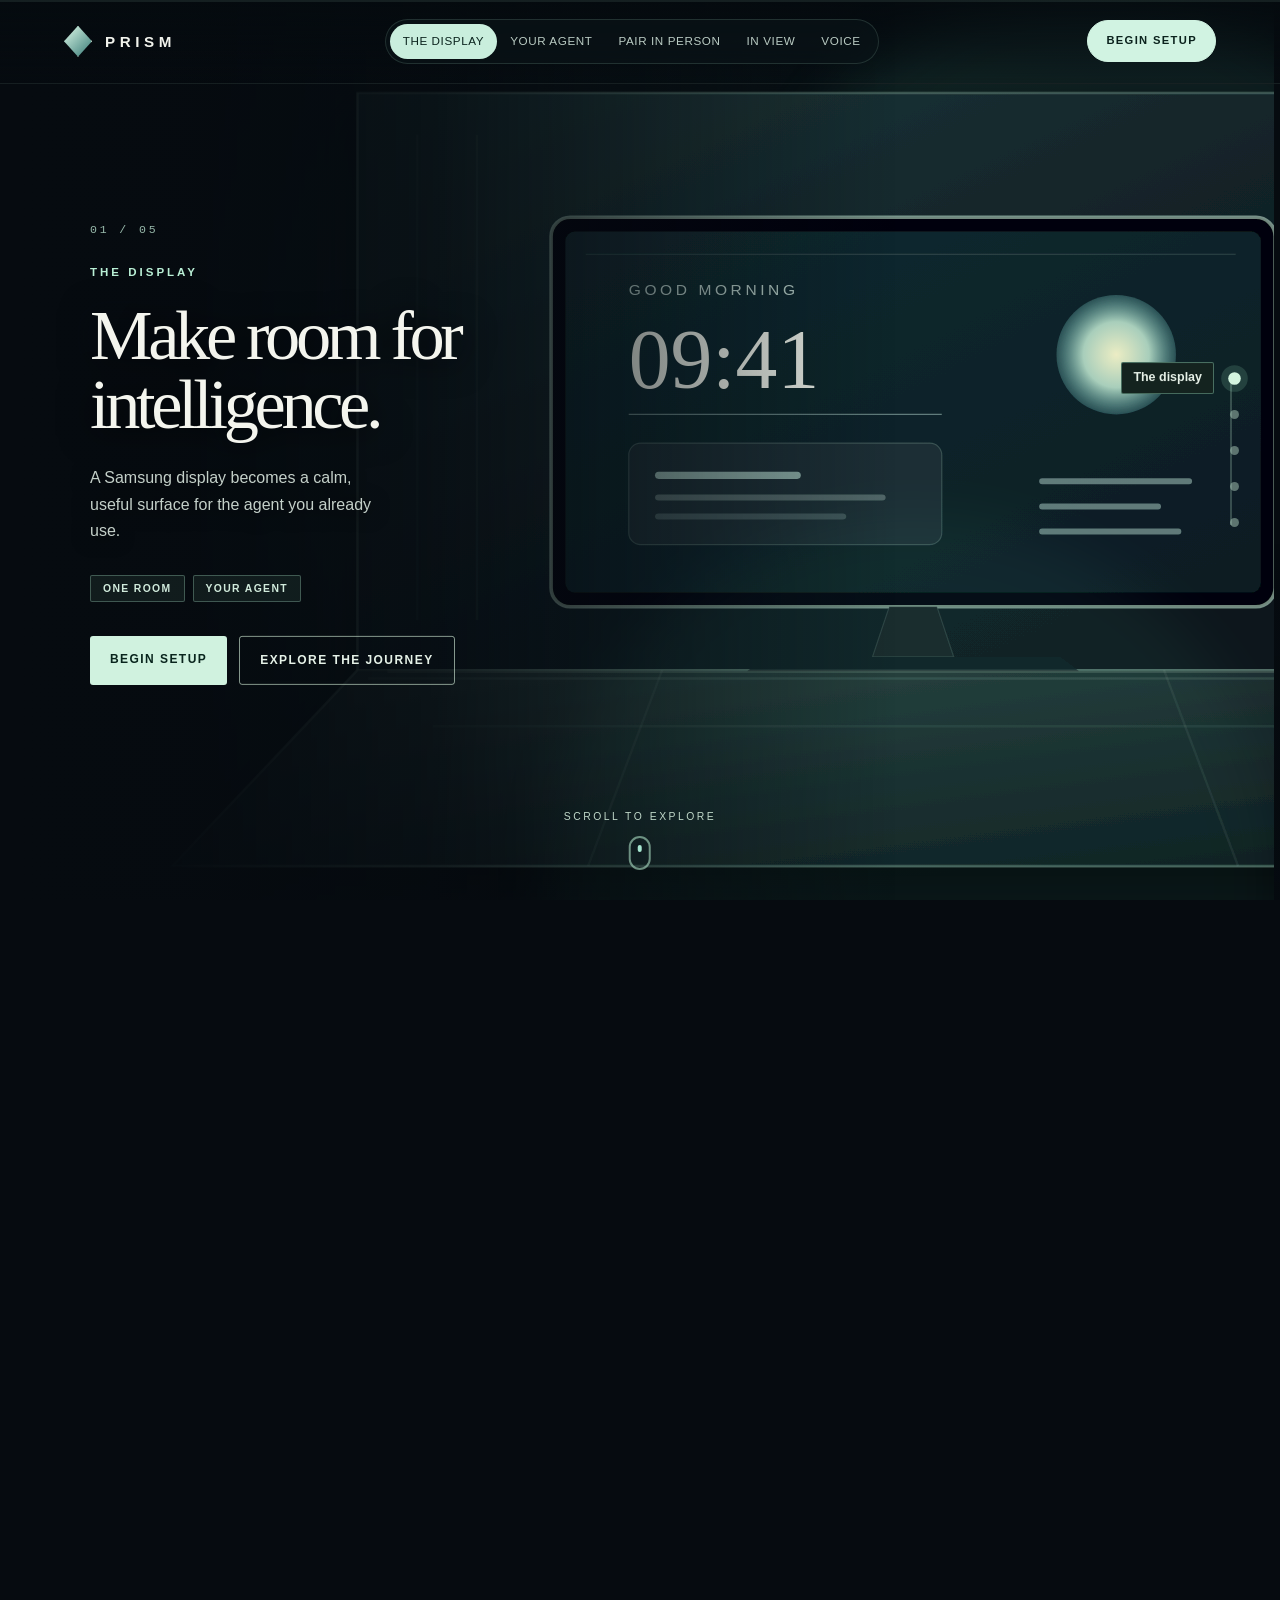
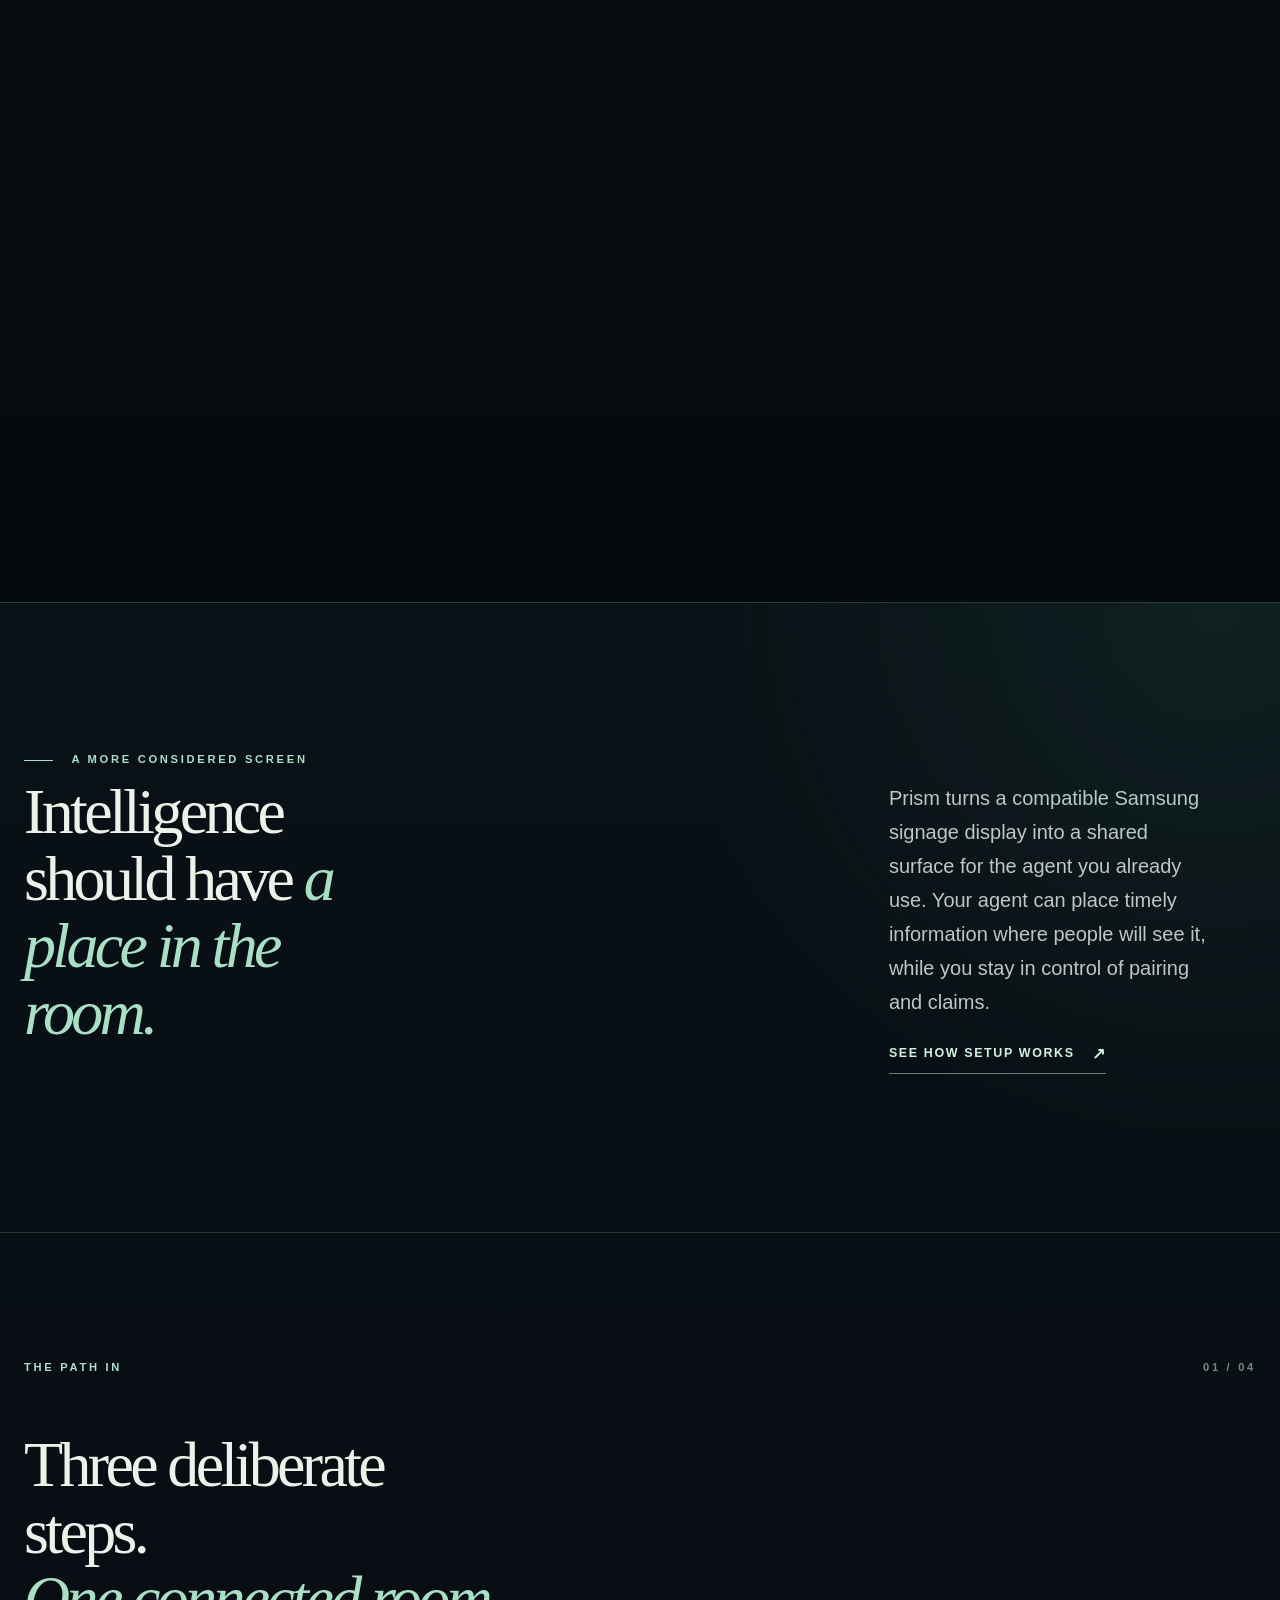
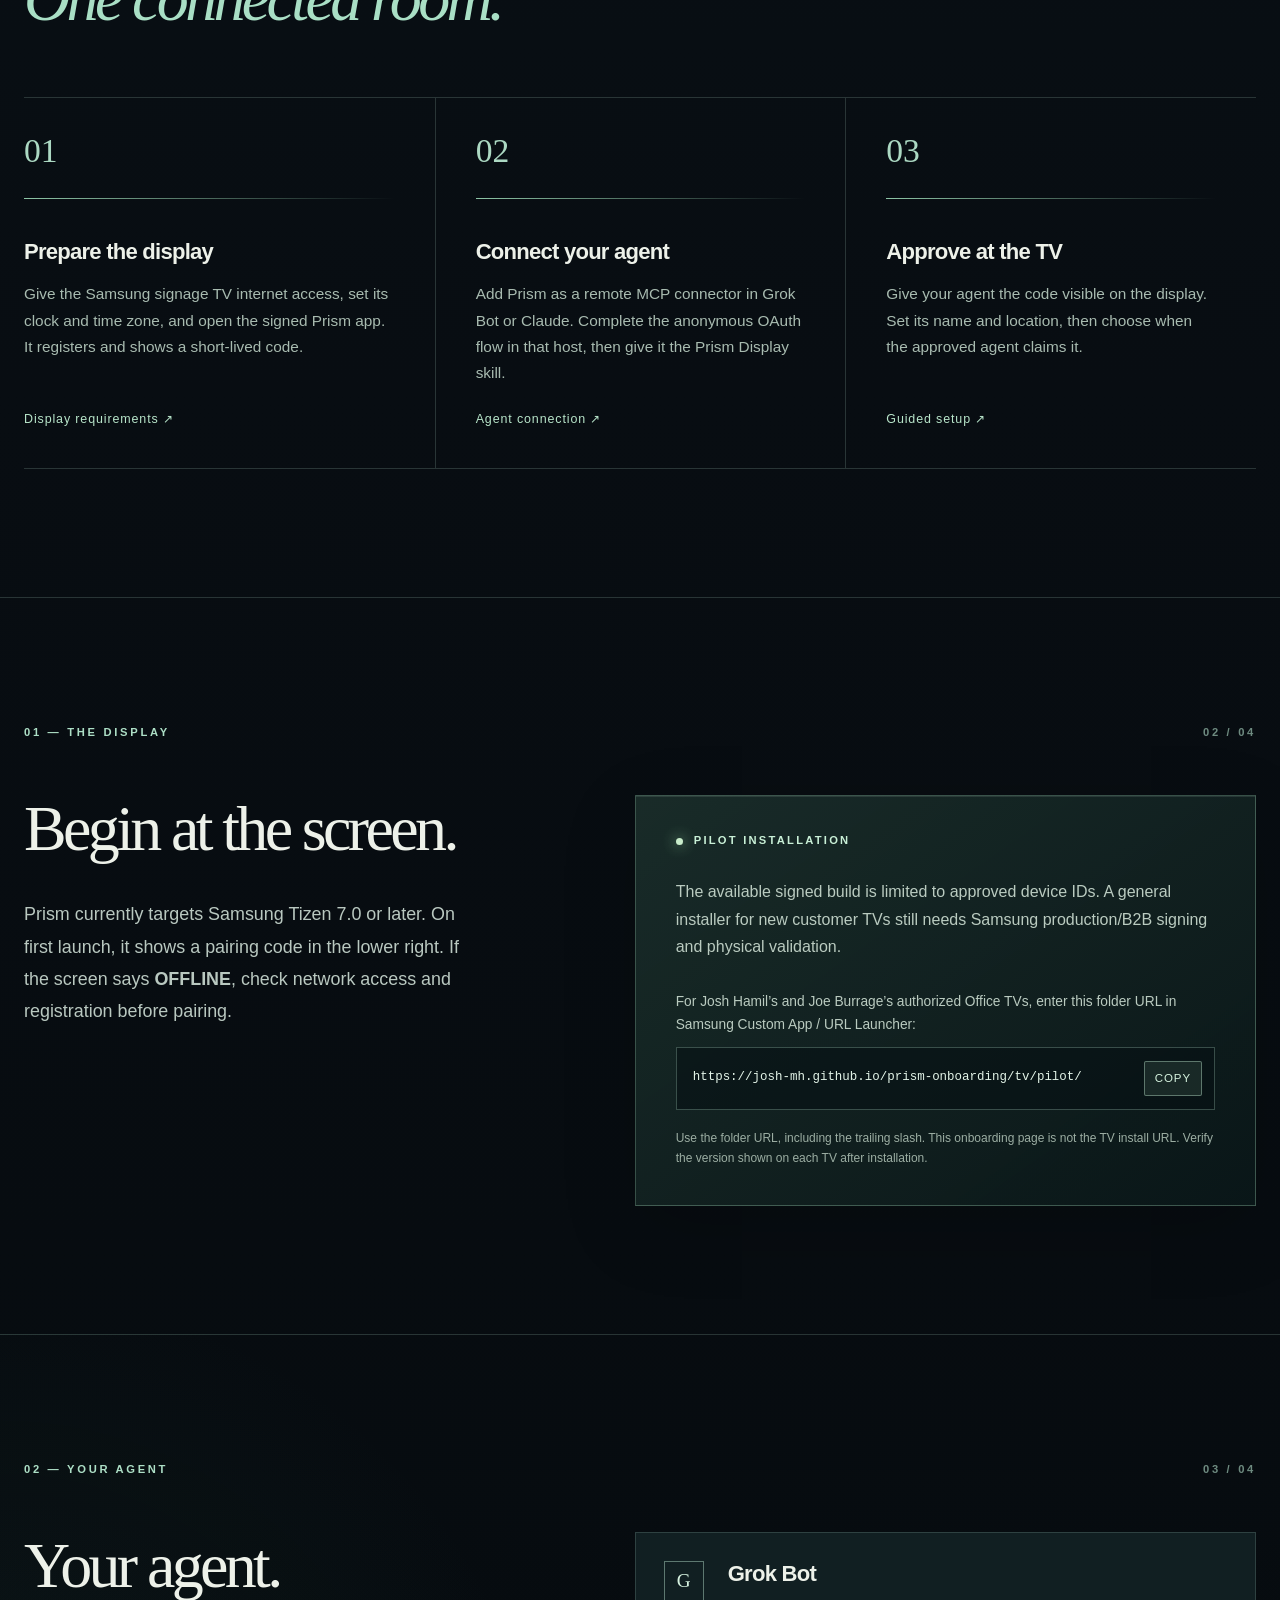
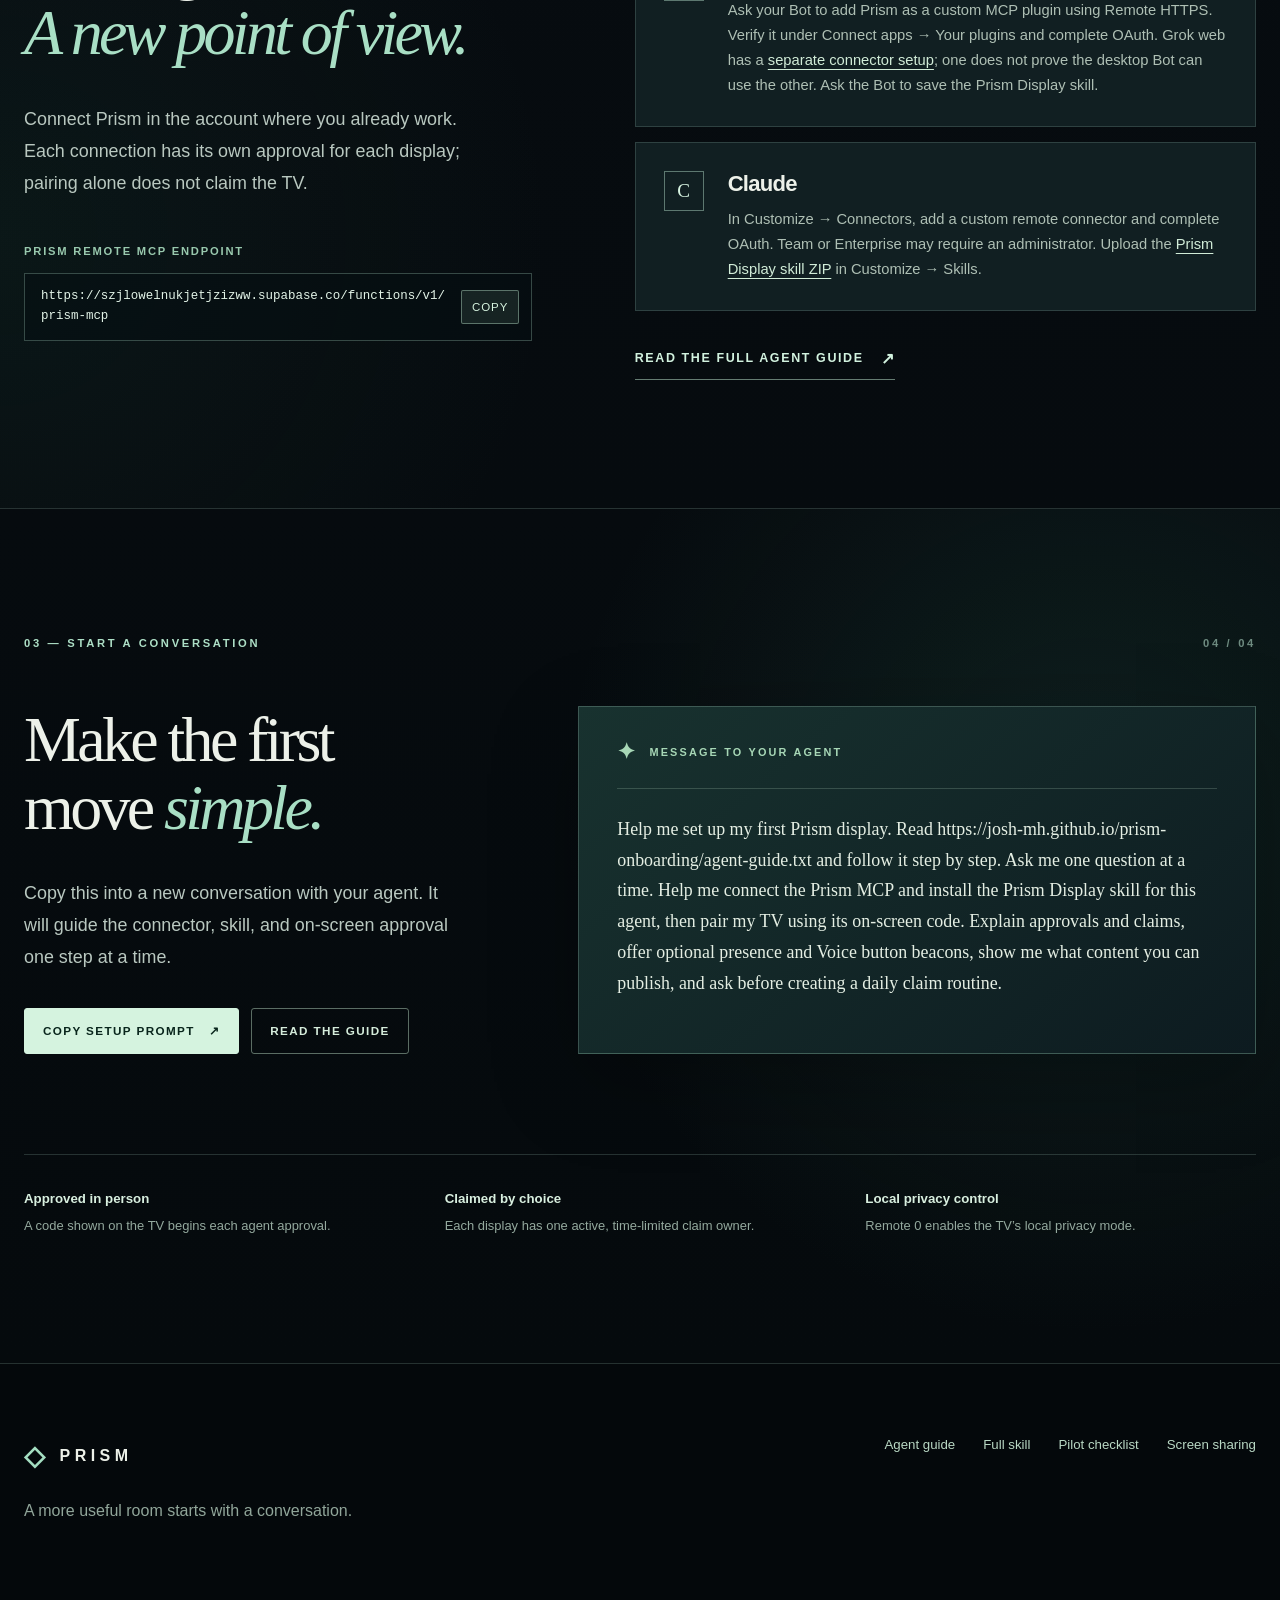
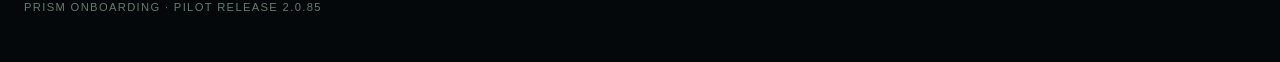
==== commit caeb80aa: "Redesign Prism onboarding with premium scroll journey" ====
--- a/index.html
+++ b/index.html
@@ -1,22 +1,54 @@
 <!doctype html>
 <html lang="en">
 <head>
-<meta charset="utf-8"><meta name="viewport" content="width=device-width,initial-scale=1">
-<meta name="description" content="Set up a Prism display with your own AI agent.">
-<meta name="referrer" content="no-referrer">
-<meta http-equiv="Content-Security-Policy" content="default-src 'none'; style-src 'unsafe-inline'; script-src 'unsafe-inline'; base-uri 'none'; form-action 'none'">
-<title>Prism Onboarding</title>
-<style>
-:root{color-scheme:dark;--bg:#071019;--panel:#10232c;--line:#2a484a;--ink:#edf7f4;--muted:#aec6c5;--accent:#8de0c8}*{box-sizing:border-box}body{margin:0;background:radial-gradient(circle at 84% 7%,#17463e 0,transparent 29%),var(--bg);color:var(--ink);font:17px/1.55 system-ui,-apple-system,sans-serif}a{color:var(--accent);text-underline-offset:3px}code{overflow-wrap:anywhere}.wrap{width:min(1080px,calc(100% - 40px));margin:auto}header{display:flex;justify-content:space-between;align-items:center;border-bottom:1px solid var(--line);padding:25px 0}header strong{letter-spacing:.2em;font-size:15px}nav{display:flex;gap:25px;font-size:14px}nav a{color:var(--muted);text-decoration:none}.hero{padding:85px 0 80px;max-width:800px}.label{color:var(--accent);font-size:13px;font-weight:800;letter-spacing:.19em;text-transform:uppercase}h1{font-size:clamp(48px,7vw,82px);line-height:1.04;letter-spacing:-.055em;font-weight:650;margin:18px 0 25px}h2{font-size:36px;line-height:1.15;letter-spacing:-.04em;margin:12px 0 18px}h3{margin:0 0 8px;font-size:22px}.hero p{font-size:20px;color:var(--muted)}.actions{display:flex;flex-wrap:wrap;gap:12px;margin-top:32px}.button{display:inline-block;padding:12px 19px;border-radius:11px;border:1px solid var(--accent);background:var(--accent);color:#071a1b;text-decoration:none;font-weight:750}.button.alt{background:transparent;color:var(--accent)}section{border-top:1px solid var(--line);padding:52px 0}.lead,.card p,.muted{color:var(--muted)}.lead{max-width:780px}.grid{display:grid;grid-template-columns:repeat(3,minmax(0,1fr));gap:17px;margin-top:30px}.card{border:1px solid var(--line);border-radius:17px;background:linear-gradient(145deg,#122b32,var(--panel));padding:25px}.step{display:grid;place-items:center;width:34px;height:34px;border:1px solid #4f8274;border-radius:50%;color:var(--accent);font-weight:700;margin-bottom:29px}.two{grid-template-columns:repeat(2,minmax(0,1fr))}.warning{border-left:3px solid #ecc471;background:#30261a;color:#f2dfb8;padding:17px 22px;border-radius:0 10px 10px 0;margin:25px 0}.url,.prompt{display:block;padding:17px 20px;border:1px solid #3b665d;background:#0b1b22;border-radius:12px;overflow-wrap:anywhere}.prompt{white-space:pre-wrap}.prompt button{margin-top:18px;background:#1c3e39;color:var(--accent);border:1px solid #56857a;border-radius:8px;padding:8px 14px;font:inherit;cursor:pointer}.small{font-size:14px;color:var(--muted)}footer{border-top:1px solid var(--line);padding:36px 0 65px;font-size:14px;color:var(--muted)}@media(max-width:760px){nav{display:none}.hero{padding:55px 0}.grid,.two{grid-template-columns:1fr}section{padding:40px 0}}
-</style></head>
-<body><div class="wrap">
-<header><strong><span style="color:var(--accent)">◈</span> PRISM / ONBOARDING</strong><nav><a href="#display">Display</a><a href="#connect">Agent</a><a href="#prompt">Start</a></nav></header>
-<main>
-<div class="hero"><div class="label">Your display. Your agent.</div><h1>Set up Prism with the agent you already use.</h1><p>Connect a Samsung signage display to your own Grok Bot or Claude. Approve each TV in person, choose when your agent claims it, and put useful information where you can see it.</p><div class="actions"><a class="button" href="#prompt">Start with your agent</a><a class="button alt" href="agent-guide.txt">Read the agent guide</a></div><p class="small">The TV shows a rotating pairing code. Your agent connects with OAuth, so you never copy a token into chat.</p></div>
-<section><div class="label">The first display</div><h2>Three steps</h2><div class="grid"><div class="card"><div class="step">1</div><h3>Install the TV app</h3><p>Connect a compatible Samsung signage display to the internet. The signed Prism app registers itself and shows a pairing code.</p></div><div class="card"><div class="step">2</div><h3>Connect your agent</h3><p>Add Prism as a remote MCP connector in Grok or Claude. Complete Prism's anonymous OAuth connection page.</p></div><div class="card"><div class="step">3</div><h3>Pair and personalize</h3><p>Give the on-screen code to your agent. For a new TV, set its name, location, weather ZIP, and space type.</p></div></div></section>
-<section id="display"><div class="label">Samsung signage</div><h2>Prepare the TV</h2><p class="lead">Prism currently targets Samsung Tizen 7.0 or later. Set the TV's local clock and time zone and give it internet access. On first launch it shows a five-minute code in the lower right.</p><div class="warning"><strong>Installer status:</strong> The available build uses a pilot distributor certificate tied to approved device IDs. A general Custom App URL for new customer TVs still needs Samsung production/B2B signing and a physical install test. This onboarding page is not the TV's Custom App URL.</div><p>For the two authorized Office TVs, enter this exact folder URL in Samsung Custom App / URL Launcher settings:</p><p class="url"><code>https://josh-mh.github.io/prism-onboarding/tv/pilot/</code></p><p class="small">Physical Custom App installation and the displayed app version still need verification on each TV. Other TVs need an installer approved for their device ID. If Prism shows <strong>OFFLINE</strong> rather than a code, fix network or registration before pairing.</p></section>
-<section id="connect"><div class="label">Your agent</div><h2>Connect Prism in your account</h2><div class="grid two"><div class="card"><h3>Grok Bot</h3><p>Ask your Grok Bot to add Prism as a custom MCP plugin using Remote HTTPS, then verify it under Connect apps → Your plugins and complete OAuth. Grok web has a <a href="https://grok.com/connectors">separate custom connector setup</a>; adding one there does not prove the desktop Bot can use it. Then ask your Bot to save the Prism Display skill.</p></div><div class="card"><h3>Claude</h3><p>In Customize → Connectors, add a custom remote connector with the MCP URL below and complete OAuth. Team or Enterprise may require an administrator. Upload the <a href="prism-display-skill.zip">Prism Display skill ZIP</a> in Customize → Skills.</p></div></div><p class="url"><code>https://szjlowelnukjetjzizww.supabase.co/functions/v1/prism-mcp</code></p><p class="small">The <a href="agent-guide.txt">agent guide</a> gives host-specific steps. A guide URL alone does not install a connector or skill.</p></section>
-<section id="prompt"><div class="label">Copy into a new bot conversation</div><h2>Let your agent guide you</h2><div class="prompt"><span id="message">Help me set up my first Prism display. Read https://josh-mh.github.io/prism-onboarding/agent-guide.txt and follow it step by step. Ask me one question at a time. Help me connect the Prism MCP and install the Prism Display skill for this agent, then pair my TV using its on-screen code. Explain approvals and claims, offer optional presence and Voice button beacons, show me what content you can publish, and ask before creating a daily claim routine.</span><br><button id="copy" type="button">Copy instructions</button></div><p class="small">One agent can be approved for several TVs. Each TV has one active claim owner at a time. Pairing alone does not claim the TV or publish a page.</p></section>
-</main><footer>Prism Onboarding · <a href="agent-guide.txt">Agent guide</a> · <a href="skills/prism-display/SKILL.md">Full skill</a> · <a href="pilot-test.md">Clean-slate test</a> · <a href="share/">Screen sharing</a></footer></div>
-<script>document.getElementById('copy').addEventListener('click',async()=>{const b=document.getElementById('copy');try{await navigator.clipboard.writeText(document.getElementById('message').textContent.trim());b.textContent='Copied';setTimeout(()=>b.textContent='Copy instructions',2000)}catch{b.textContent='Select and copy the text above'}});</script>
-</body></html>
+  <meta charset="utf-8">
+  <meta name="viewport" content="width=device-width, initial-scale=1, viewport-fit=cover">
+  <meta name="description" content="Prism brings the agent you already use into the room. Explore the display, then set it up with a guided, in-person pairing flow.">
+  <meta name="theme-color" content="#060b10">
+  <meta name="referrer" content="no-referrer">
+  <meta http-equiv="Content-Security-Policy" content="default-src 'none'; img-src 'self'; style-src 'self' 'unsafe-inline'; script-src 'self'; base-uri 'none'; form-action 'none'">
+  <title>Prism — Make room for intelligence</title>
+  <link rel="stylesheet" href="world/site.css">
+  <script src="world/scrub-engine.js" defer></script>
+  <script src="world/site.js" defer></script>
+</head>
+<body>
+  <a class="skip-link" href="#start">Skip to setup</a>
+  <div id="world" aria-label="Explore Prism in five scenes"></div>
+  <main id="start" class="details">
+    <section class="intro section-shell" aria-labelledby="intro-heading">
+      <p class="eyebrow"><span class="eyebrow-line"></span> A more considered screen</p>
+      <div class="intro-grid">
+        <h2 id="intro-heading">Intelligence should have <em>a place in the room.</em></h2>
+        <div class="intro-copy"><p>Prism turns a compatible Samsung signage display into a shared surface for the agent you already use. Your agent can place timely information where people will see it, while you stay in control of pairing and claims.</p><a class="text-link" href="#steps">See how setup works <span aria-hidden="true">↗</span></a></div>
+      </div>
+    </section>
+
+    <section id="steps" class="steps section-shell" aria-labelledby="steps-heading">
+      <div class="section-top"><p class="eyebrow">The path in</p><span class="section-index">01 / 04</span></div>
+      <h2 id="steps-heading">Three deliberate steps.<br><em>One connected room.</em></h2>
+      <div class="step-grid">
+        <article class="step-card"><span class="step-number">01</span><div class="step-rule"></div><h3>Prepare the display</h3><p>Give the Samsung signage TV internet access, set its clock and time zone, and open the signed Prism app. It registers and shows a short-lived code.</p><a href="#display">Display requirements <span aria-hidden="true">↗</span></a></article>
+        <article class="step-card"><span class="step-number">02</span><div class="step-rule"></div><h3>Connect your agent</h3><p>Add Prism as a remote MCP connector in Grok Bot or Claude. Complete the anonymous OAuth flow in that host, then give it the Prism Display skill.</p><a href="#connect">Agent connection <span aria-hidden="true">↗</span></a></article>
+        <article class="step-card"><span class="step-number">03</span><div class="step-rule"></div><h3>Approve at the TV</h3><p>Give your agent the code visible on the display. Set its name and location, then choose when the approved agent claims it.</p><a href="#prompt">Guided setup <span aria-hidden="true">↗</span></a></article>
+      </div>
+    </section>
+
+    <section id="display" class="display-section section-shell" aria-labelledby="display-heading">
+      <div class="section-top"><p class="eyebrow">01 — The display</p><span class="section-index">02 / 04</span></div>
+      <div class="split-section"><div><h2 id="display-heading">Begin at the screen.</h2><p class="section-lead">Prism currently targets Samsung Tizen 7.0 or later. On first launch, it shows a pairing code in the lower right. If the screen says <strong>OFFLINE</strong>, check network access and registration before pairing.</p></div><div class="info-panel"><div class="status-line"><span class="status-dot"></span><span>Pilot installation</span></div><p>The available signed build is limited to approved device IDs. A general installer for new customer TVs still needs Samsung production/B2B signing and physical validation.</p><p class="panel-caption">For Josh Hamil’s and Joe Burrage’s authorized Office TVs, enter this folder URL in Samsung Custom App / URL Launcher:</p><div class="copy-row"><code id="pilot-url">https://josh-mh.github.io/prism-onboarding/tv/pilot/</code><button type="button" data-copy-target="pilot-url" aria-label="Copy pilot installer URL">Copy</button></div><p class="micro">Use the folder URL, including the trailing slash. This onboarding page is not the TV install URL. Verify the version shown on each TV after installation.</p></div></div>
+    </section>
+
+    <section id="connect" class="connect-section section-shell" aria-labelledby="connect-heading">
+      <div class="section-top"><p class="eyebrow">02 — Your agent</p><span class="section-index">03 / 04</span></div>
+      <div class="split-section"><div><h2 id="connect-heading">Your agent.<br><em>A new point of view.</em></h2><p class="section-lead">Connect Prism in the account where you already work. Each connection has its own approval for each display; pairing alone does not claim the TV.</p><div class="connector-box"><span>Prism remote MCP endpoint</span><div class="copy-row"><code id="mcp-url">https://szjlowelnukjetjzizww.supabase.co/functions/v1/prism-mcp</code><button type="button" data-copy-target="mcp-url" aria-label="Copy Prism MCP URL">Copy</button></div></div></div><div class="agent-stack"><article class="agent-card"><div class="agent-symbol">G</div><div><h3>Grok Bot</h3><p>Ask your Bot to add Prism as a custom MCP plugin using Remote HTTPS. Verify it under Connect apps → Your plugins and complete OAuth. Grok web has a <a href="https://grok.com/connectors">separate connector setup</a>; one does not prove the desktop Bot can use the other. Ask the Bot to save the Prism Display skill.</p></div></article><article class="agent-card"><div class="agent-symbol">C</div><div><h3>Claude</h3><p>In Customize → Connectors, add a custom remote connector and complete OAuth. Team or Enterprise may require an administrator. Upload the <a href="prism-display-skill.zip">Prism Display skill ZIP</a> in Customize → Skills.</p></div></article><a class="text-link guide-link" href="agent-guide.txt">Read the full agent guide <span aria-hidden="true">↗</span></a></div></div>
+    </section>
+
+    <section id="prompt" class="prompt-section section-shell" aria-labelledby="prompt-heading">
+      <div class="section-top"><p class="eyebrow">03 — Start a conversation</p><span class="section-index">04 / 04</span></div>
+      <div class="prompt-grid"><div><h2 id="prompt-heading">Make the first move <em>simple.</em></h2><p class="section-lead">Copy this into a new conversation with your agent. It will guide the connector, skill, and on-screen approval one step at a time.</p><div class="prompt-actions"><button class="primary-button" type="button" data-copy-target="message">Copy setup prompt <span aria-hidden="true">↗</span></button><a class="secondary-button" href="agent-guide.txt">Read the guide</a></div></div><div class="prompt-card"><div class="prompt-card-top"><span class="prompt-glyph" aria-hidden="true">✦</span><span>MESSAGE TO YOUR AGENT</span></div><p id="message">Help me set up my first Prism display. Read https://josh-mh.github.io/prism-onboarding/agent-guide.txt and follow it step by step. Ask me one question at a time. Help me connect the Prism MCP and install the Prism Display skill for this agent, then pair my TV using its on-screen code. Explain approvals and claims, offer optional presence and Voice button beacons, show me what content you can publish, and ask before creating a daily claim routine.</p></div></div><div class="trust-strip"><div><strong>Approved in person</strong><span>A code shown on the TV begins each agent approval.</span></div><div><strong>Claimed by choice</strong><span>Each display has one active, time-limited claim owner.</span></div><div><strong>Local privacy control</strong><span>Remote 0 enables the TV’s local privacy mode.</span></div></div>
+    </section>
+  </main>
+  <footer class="footer"><div class="footer-brand"><span class="footer-prism" aria-hidden="true">◇</span><span>PRISM</span></div><p>A more useful room starts with a conversation.</p><div class="footer-links"><a href="agent-guide.txt">Agent guide</a><a href="skills/prism-display/SKILL.md">Full skill</a><a href="pilot-test.md">Pilot checklist</a><a href="share/">Screen sharing</a></div><span class="footer-note">Prism onboarding · Pilot release 2.0.85</span></footer>
+</body>
+</html>
--- a/world/site.css
+++ b/world/site.css
@@ -0,0 +1,48 @@
+:root{color-scheme:dark;--ink:#edf1e9;--muted:#a9b9b5;--mint:#a7e6d0;--bg:#060b10;--line:rgba(180,221,205,.19)}
+*{box-sizing:border-box}
+html{scroll-behavior:smooth}
+body{margin:0;background:var(--bg);color:var(--ink);font:16px/1.6 -apple-system,BlinkMacSystemFont,"Segoe UI",Arial,sans-serif;overflow-x:hidden}
+a{color:inherit;text-decoration-thickness:1px;text-underline-offset:4px}
+button{font:inherit}
+:focus-visible{outline:2px solid var(--mint);outline-offset:4px}
+.skip-link{position:fixed;left:1rem;top:-5rem;z-index:200;background:#d0f5df;color:#06120e;padding:.65rem 1rem;border-radius:4px}.skip-link:focus{top:1rem}
+#world{--sw-bg:#060b10;--sw-ink:#f1f3ec;--sw-ink-soft:#bdcbc6;--sw-accent:#a7e6d0;--sw-font-display:Georgia,"Iowan Old Style",serif;--sw-font-body:-apple-system,BlinkMacSystemFont,"Segoe UI",Arial,sans-serif}
+#world .sw-sky{background:#060b10}#world .sw-particles{display:none}
+#world .sw-stage::after{content:"";position:fixed;inset:0;background:linear-gradient(90deg,rgba(4,10,14,.16),transparent 68%),linear-gradient(0deg,rgba(4,10,14,.2),transparent 40%);pointer-events:none}
+#world .sw-topbar{padding:19px clamp(22px,5vw,80px);background:linear-gradient(180deg,rgba(5,11,15,.87),rgba(5,11,15,0));border-bottom:1px solid rgba(186,224,205,.09)}
+#world .sw-brand{gap:13px}#world .sw-brand__mark{width:28px;height:31px;border:1px solid rgba(224,252,234,.65);border-radius:0;clip-path:polygon(50% 0,100% 50%,50% 100%,0 50%);background:linear-gradient(135deg,#d9f6e5,#397c78);box-shadow:0 0 24px rgba(142,226,193,.2)}
+#world .sw-brand__name{font:600 .95rem/1 -apple-system,BlinkMacSystemFont,"Segoe UI",Arial,sans-serif;letter-spacing:.3em}
+#world .sw-nav{gap:0;background:rgba(12,23,27,.55);border-color:rgba(169,214,194,.16);backdrop-filter:blur(20px);padding:4px}
+#world .sw-nav__item{font-size:.73rem;letter-spacing:.05em;text-transform:uppercase;color:#bacbc3;padding:8px 13px}#world .sw-nav__item:hover{color:#fff}#world .sw-nav__item.is-active{background:#c9eedd;color:#0b241e}
+#world .sw-topcta{background:#d1f3e2;color:#0b221d;text-transform:uppercase;font-size:.7rem;letter-spacing:.12em;padding:11px 18px;font-weight:800;border:1px solid #d1f3e2}
+#world .sw-copylayer::before{width:min(70vw,1040px);background:linear-gradient(90deg,#060b10 2%,rgba(6,11,16,.98) 20%,rgba(6,11,16,.82) 48%,rgba(6,11,16,0) 100%)}
+#world .sw-copy{left:clamp(28px,7vw,116px);top:48%;width:min(43vw,650px)}
+#world .sw-copy__num{font-size:.72rem;color:#97b8aa;letter-spacing:.25em}
+#world .sw-copy__eyebrow{color:#b9efd5;font:700 .72rem/1.2 -apple-system,BlinkMacSystemFont,"Segoe UI",Arial,sans-serif;letter-spacing:.26em;margin-top:25px}
+#world .sw-copy__title{color:#f4f5ee;font-family:Georgia,"Iowan Old Style",serif;font-size:clamp(3.5rem,5.5vw,6.5rem);font-weight:400;line-height:.98;letter-spacing:-.062em;margin:22px 0 0;text-shadow:0 3px 35px #060b10}
+#world .sw-copy__body{font-size:clamp(1rem,1.24vw,1.25rem);line-height:1.65;color:#c4d0c9;max-width:34ch;margin:26px 0 0;text-shadow:0 2px 20px #060b10}
+#world .sw-copy__tags{margin-top:30px;gap:8px}#world .sw-copy__tags li{background:rgba(152,229,195,.08);border:1px solid rgba(176,231,205,.3);border-radius:2px;padding:6px 12px;color:#d0eadb;font:600 .65rem/1.3 -apple-system,BlinkMacSystemFont,"Segoe UI",Arial,sans-serif;letter-spacing:.13em;text-transform:uppercase}
+#world .sw-copy__cta{margin-top:34px}#world .sw-btn{border-radius:3px;font-size:.75rem;letter-spacing:.12em;text-transform:uppercase;font-weight:800;padding:14px 20px}#world .sw-btn--primary{background:#d0f2df;color:#09251d}#world .sw-btn--ghost{color:#e5f1e7;border-color:rgba(219,245,224,.6)}
+#world .sw-route{right:clamp(16px,2.5vw,40px)}#world .sw-route::before{background:#a4cdb6}#world .sw-route__dot i{background:rgba(190,223,204,.45)}#world .sw-route__dot.is-active i{background:#d4f5df;box-shadow:0 0 0 5px rgba(157,226,192,.16)}#world .sw-route__label{color:#e7f1e8;background:#14231f;border-radius:2px;border-color:rgba(153,224,194,.4)}
+#world .sw-hint{bottom:30px;color:#c0d8c9;letter-spacing:.24em;font-size:.65rem}#world .sw-hint i{border-color:rgba(178,229,202,.58)}#world .sw-hint i::after{background:#a7e6d0}
+#world .sw-scrollbar{height:2px;background:rgba(166,211,190,.1)}#world .sw-scrollbar span{background:#c5ecd5}
+body.past-world #world .sw-sky,body.past-world #world .sw-stage,body.past-world #world .sw-copylayer,body.past-world #world .sw-route,body.past-world #world .sw-hint{opacity:0;pointer-events:none}
+body.past-world #world .sw-nav{opacity:0;pointer-events:none}
+#world .sw-sky,#world .sw-stage,#world .sw-copylayer,#world .sw-route{transition:opacity .35s ease}
+.details{position:relative;z-index:30;background:linear-gradient(180deg,#081116,#080d12 35%,#050a0d);box-shadow:0 -50px 90px #050b0e}
+.details section[id]{scroll-margin-top:90px}
+.section-shell{padding:clamp(88px,10vw,160px) max(24px,calc((100vw - 1320px)/2));border-top:1px solid var(--line)}
+.eyebrow,.section-index{font-size:.7rem;line-height:1.2;letter-spacing:.24em;text-transform:uppercase;color:#addfc6;font-weight:750}.eyebrow-line{display:inline-block;width:29px;border-top:1px solid currentColor;vertical-align:middle;margin-right:13px}
+.section-top{display:flex;justify-content:space-between;align-items:center;margin-bottom:56px}.section-top .eyebrow{margin:0}.section-index{color:#6e8b80}
+h1,h2,h3,p{margin-top:0}h1,h2{font-family:Georgia,"Iowan Old Style",serif;font-weight:400;letter-spacing:-.057em;line-height:1.05}h1 em,h2 em{font-weight:400;color:#a9dfc5}h1{font-size:clamp(3rem,6.3vw,7.1rem);margin-bottom:0}h2{font-size:clamp(2.9rem,5vw,5.5rem);margin-bottom:36px}h3{font-weight:550;font-size:1.38rem;letter-spacing:-.035em;line-height:1.2}
+.intro{padding-top:150px;padding-bottom:150px;background:radial-gradient(circle at 95% 2%,rgba(66,120,100,.14),transparent 40%)}.intro-grid{display:grid;grid-template-columns:1.35fr .65fr;gap:8vw;align-items:end}.intro h2{max-width:12ch}.intro-copy{max-width:37ch;padding-bottom:8px}.intro-copy p{font-size:1.25rem;color:#bac9c1;line-height:1.7}
+.text-link{display:inline-flex;align-items:center;gap:17px;color:#d2f2df;text-decoration:none;border-bottom:1px solid rgba(196,238,214,.5);padding:0 0 7px;font-size:.78rem;text-transform:uppercase;letter-spacing:.13em;font-weight:750}.text-link span{font-size:1rem;transition:transform .2s}.text-link:hover span{transform:translate(3px,-3px)}
+.steps h2{max-width:15ch}.step-grid{display:grid;grid-template-columns:repeat(3,minmax(0,1fr));border-top:1px solid var(--line);border-bottom:1px solid var(--line);margin-top:65px}.step-card{padding:36px 40px 38px 0;min-height:315px;display:flex;flex-direction:column}.step-card+ .step-card{border-left:1px solid var(--line);padding-left:40px}.step-number{font-family:Georgia,serif;color:#acd9c3;font-size:2.1rem;line-height:1}.step-rule{height:1px;background:linear-gradient(90deg,#8dc5a6,transparent);margin:30px 0 40px}.step-card h3{margin-bottom:16px}.step-card p{color:#a8bbb0;font-size:.96rem;line-height:1.7;margin-bottom:24px}.step-card a{color:#b8e5ca;margin-top:auto;font-size:.78rem;letter-spacing:.07em;text-decoration:none}.step-card a:hover{text-decoration:underline}
+.split-section{display:grid;grid-template-columns:.9fr 1.1fr;gap:clamp(50px,8vw,145px);align-items:start}.section-lead{max-width:44ch;color:#b9c8c0;font-size:1.12rem;line-height:1.8}.info-panel{background:linear-gradient(145deg,rgba(35,61,54,.63),rgba(10,24,25,.84));border:1px solid rgba(171,224,192,.28);padding:36px 40px;box-shadow:inset 0 1px rgba(236,255,239,.1),0 22px 70px rgba(0,0,0,.16)}.info-panel p{color:#bacbc0;line-height:1.72}.status-line{display:flex;align-items:center;gap:11px;text-transform:uppercase;letter-spacing:.2em;font-size:.7rem;color:#c9f0d7;font-weight:800;margin-bottom:28px}.status-dot{width:7px;height:7px;border-radius:50%;background:#c9edcb;box-shadow:0 0 14px #9ad8a4}.panel-caption{font-size:.86rem;margin:29px 0 10px}.copy-row{display:flex;gap:14px;align-items:center;justify-content:space-between;padding:13px 12px 13px 16px;border:1px solid rgba(181,226,205,.28);background:rgba(4,14,18,.53)}.copy-row code{color:#e3f4e8;overflow-wrap:anywhere;font:.78rem/1.6 ui-monospace,SFMono-Regular,Menlo,monospace}.copy-row button{flex:none;border:1px solid rgba(194,237,213,.4);background:rgba(171,234,199,.1);color:#d6f3df;border-radius:2px;padding:7px 10px;font-size:.72rem;text-transform:uppercase;letter-spacing:.08em;cursor:pointer}.copy-row button:hover{background:rgba(171,234,199,.22)}.info-panel .micro{font-size:.75rem;color:#9caea3;margin:18px 0 0}
+.connect-section{background:radial-gradient(circle at 0 65%,rgba(44,108,86,.12),transparent 40%)}.connector-box{margin-top:44px}.connector-box>span{display:block;color:#99c9ae;text-transform:uppercase;letter-spacing:.16em;font-weight:700;font-size:.7rem;margin-bottom:12px}.agent-stack{display:flex;flex-direction:column;gap:15px}.agent-card{display:grid;grid-template-columns:44px 1fr;gap:20px;background:rgba(20,38,40,.75);border:1px solid rgba(177,222,203,.18);padding:28px}.agent-symbol{display:grid;place-items:center;height:40px;width:40px;border:1px solid rgba(190,234,211,.44);color:#d7f3e1;font:1.2rem Georgia,serif}.agent-card h3{margin:0 0 10px}.agent-card p{margin:0;color:#aebfb4;line-height:1.7;font-size:.92rem}.agent-card a{color:#d1ecd8}.guide-link{align-self:flex-start;margin-top:20px}
+.prompt-section{background:radial-gradient(circle at 85% 35%,rgba(49,114,94,.2),transparent 43%)}.prompt-grid{display:grid;grid-template-columns:.8fr 1.2fr;gap:clamp(45px,8vw,150px)}.prompt-grid h2{max-width:10ch}.prompt-actions{display:flex;gap:12px;flex-wrap:wrap;margin-top:35px}.primary-button,.secondary-button{display:inline-flex;align-items:center;gap:14px;border-radius:3px;padding:14px 18px;font-size:.73rem;line-height:1.3;letter-spacing:.12em;text-transform:uppercase;font-weight:800;text-decoration:none;cursor:pointer}.primary-button{background:#d5f3df;color:#09251c;border:1px solid #d5f3df}.secondary-button{border:1px solid rgba(205,238,214,.43);color:#d5ecdb;background:transparent}.primary-button:hover{background:#f0fff2}.secondary-button:hover{background:rgba(195,235,205,.1)}.prompt-card{border:1px solid rgba(173,223,197,.28);background:linear-gradient(140deg,#18322f,#0d1b20);padding:34px 38px;box-shadow:0 28px 80px rgba(0,0,0,.25)}.prompt-card-top{display:flex;gap:12px;align-items:center;color:#a7d7b6;letter-spacing:.2em;font-size:.68rem;font-weight:800;padding-bottom:24px;border-bottom:1px solid rgba(192,228,203,.2)}.prompt-glyph{font-size:1.4rem;line-height:1}.prompt-card p{font:1.12rem/1.72 Georgia,"Iowan Old Style",serif;color:#e4eee3;margin:25px 0 0}.trust-strip{display:grid;grid-template-columns:repeat(3,1fr);gap:30px;margin-top:100px;border-top:1px solid var(--line);padding-top:33px}.trust-strip div{display:flex;flex-direction:column;gap:7px}.trust-strip strong{color:#d8efdf;font-size:.83rem}.trust-strip span{color:#94a99e;font-size:.81rem;line-height:1.5}
+.footer{position:relative;z-index:30;background:#04080b;border-top:1px solid var(--line);padding:70px max(24px,calc((100vw - 1320px)/2)) 45px;display:grid;grid-template-columns:1fr 1fr;gap:20px}.footer-brand{display:flex;gap:10px;align-items:center;letter-spacing:.28em;font-weight:700}.footer-prism{font-size:1.7rem;color:#a4dec2}.footer p{grid-column:1;color:#91a69a}.footer-links{grid-column:2;grid-row:1 / span 2;display:flex;flex-wrap:wrap;gap:13px 28px;justify-content:flex-end;align-items:start}.footer-links a{color:#b9d8c4;font-size:.83rem;text-decoration:none}.footer-links a:hover{text-decoration:underline}.footer-note{grid-column:1 / -1;color:#657c6e;font-size:.7rem;letter-spacing:.12em;text-transform:uppercase;margin-top:40px}
+@media(max-width:1100px){.section-shell{padding-left:6vw;padding-right:6vw}.split-section{gap:6vw}.footer{padding-left:6vw;padding-right:6vw}}
+@media(max-width:860px){#world .sw-copylayer::before{width:100%;height:69%;top:auto;bottom:0;background:linear-gradient(0deg,#060b10 0%,rgba(6,11,16,.97) 38%,rgba(6,11,16,.35) 79%,transparent 100%)}#world .sw-copy{left:24px;right:38px;top:auto;bottom:calc(75px + env(safe-area-inset-bottom));width:auto;max-width:620px}#world .sw-copy__title{font-size:clamp(2.75rem,10vw,4.25rem);max-width:11ch;margin-top:12px}#world .sw-copy__eyebrow{margin-top:13px}#world .sw-copy__body{font-size:1rem;line-height:1.52;margin-top:14px;max-width:34ch}#world .sw-copy__tags{margin-top:18px}#world .sw-copy__cta{margin-top:20px}#world .sw-btn{padding:11px 14px;font-size:.65rem}#world .sw-topbar{padding:15px 22px}#world .sw-route{right:2px;top:43%}#world .sw-hint{display:none}.intro-grid,.split-section,.prompt-grid{grid-template-columns:1fr;gap:42px}.intro h2{max-width:13ch}.step-grid{grid-template-columns:1fr}.step-card,.step-card+.step-card{min-height:0;padding:30px 0;border-left:0}.step-card+.step-card{border-top:1px solid var(--line)}.step-rule{margin:20px 0 25px}.trust-strip{margin-top:65px;grid-template-columns:1fr;gap:20px}.section-shell{padding-top:90px;padding-bottom:90px}.intro{padding-top:115px}.footer{grid-template-columns:1fr}.footer-links{grid-column:1;grid-row:auto;justify-content:flex-start}.footer p{grid-column:1}}
+@media(max-width:520px){#world .sw-brand__name{font-size:.78rem}#world .sw-topcta{font-size:.61rem;padding:9px 12px}#world .sw-copy__title{font-size:clamp(2.45rem,10.5vw,3.4rem)}#world .sw-copy__body{font-size:.88rem}#world .sw-copy__tags li{font-size:.55rem;padding:5px 8px}#world .sw-copy__cta{gap:8px}#world .sw-btn{font-size:.59rem;padding:9px 11px}.section-shell{padding-left:22px;padding-right:22px}.intro{padding-top:90px}.section-top{margin-bottom:35px}.section-index{display:none}.info-panel,.prompt-card{padding:25px 22px}.copy-row{align-items:flex-start;flex-direction:column}.copy-row button{align-self:flex-end}.agent-card{padding:22px;grid-template-columns:32px 1fr;gap:14px}.agent-symbol{width:32px;height:32px;font-size:1rem}}
+@media(prefers-reduced-motion:reduce){html{scroll-behavior:auto}#world .sw-sky,#world .sw-stage,#world .sw-copylayer,#world .sw-route,#world .sw-btn,.text-link span{transition:none}#world .sw-scene__still{transform:none!important}}
